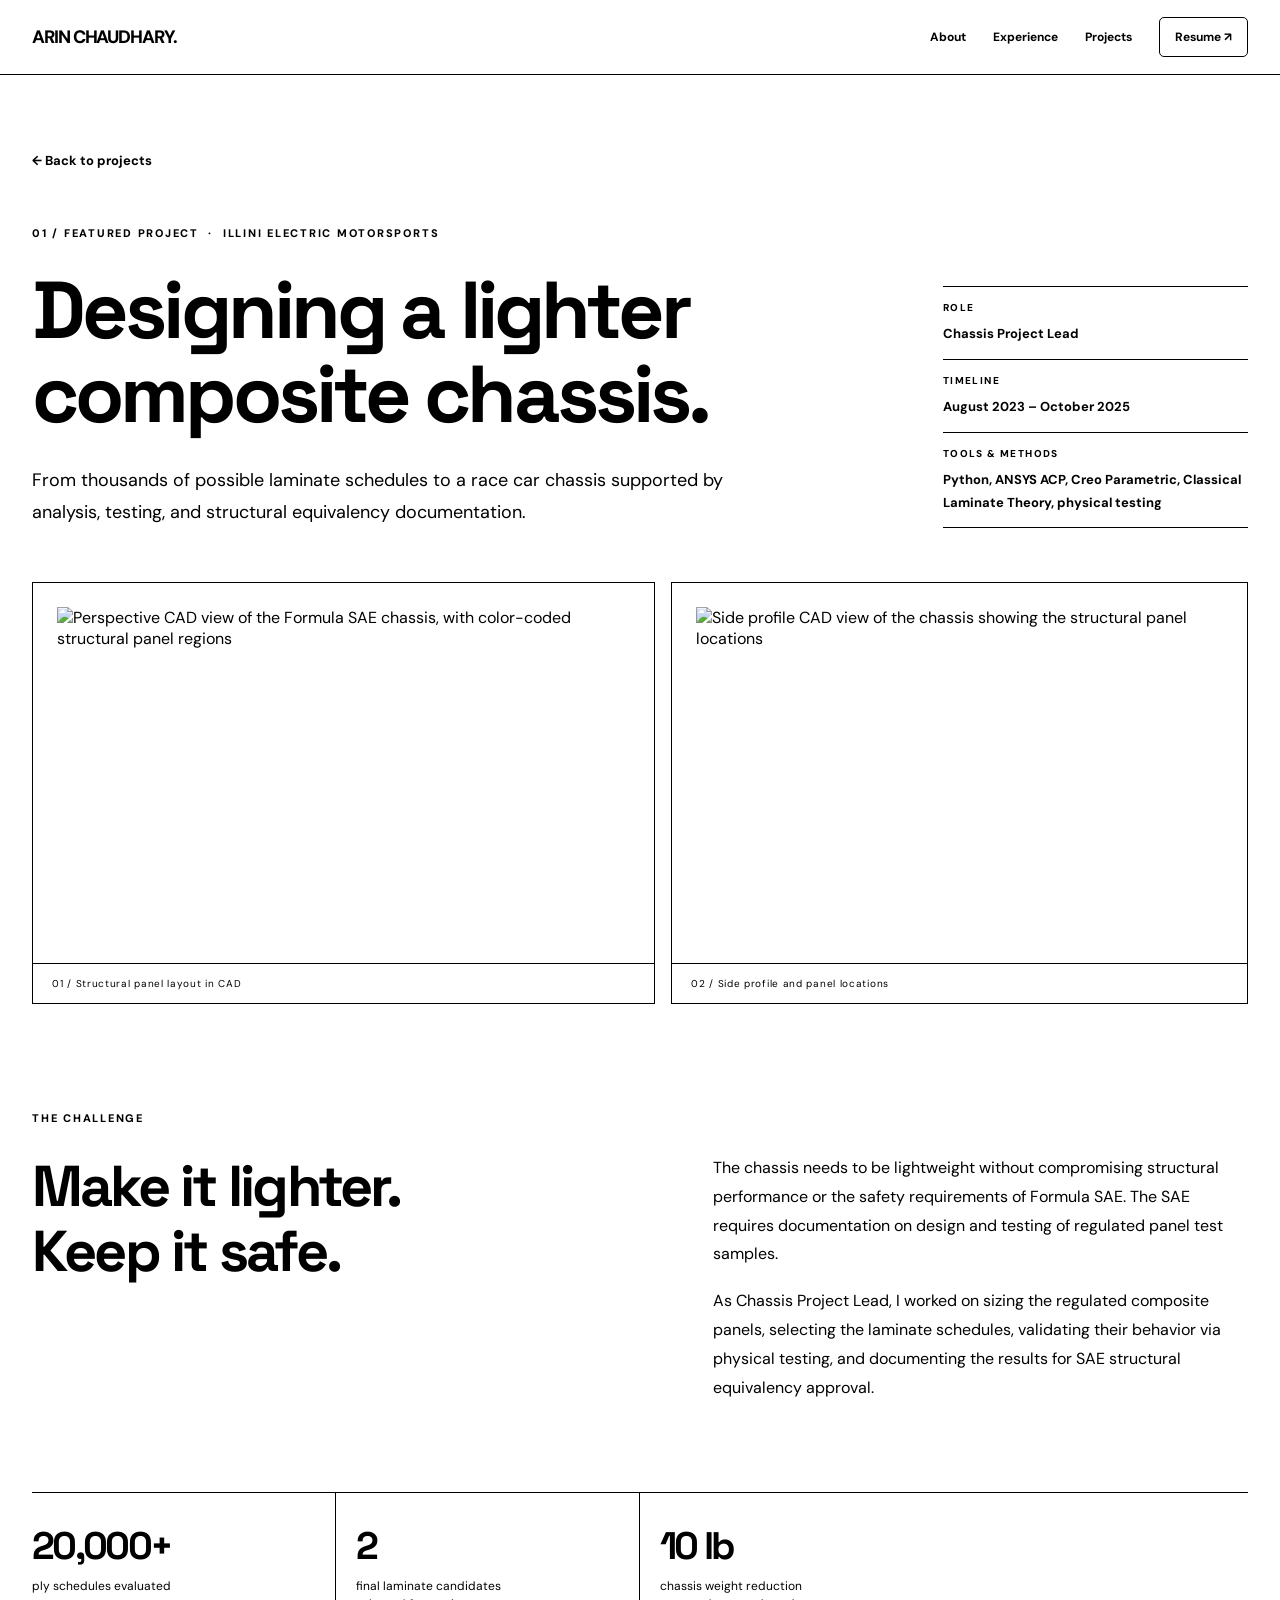
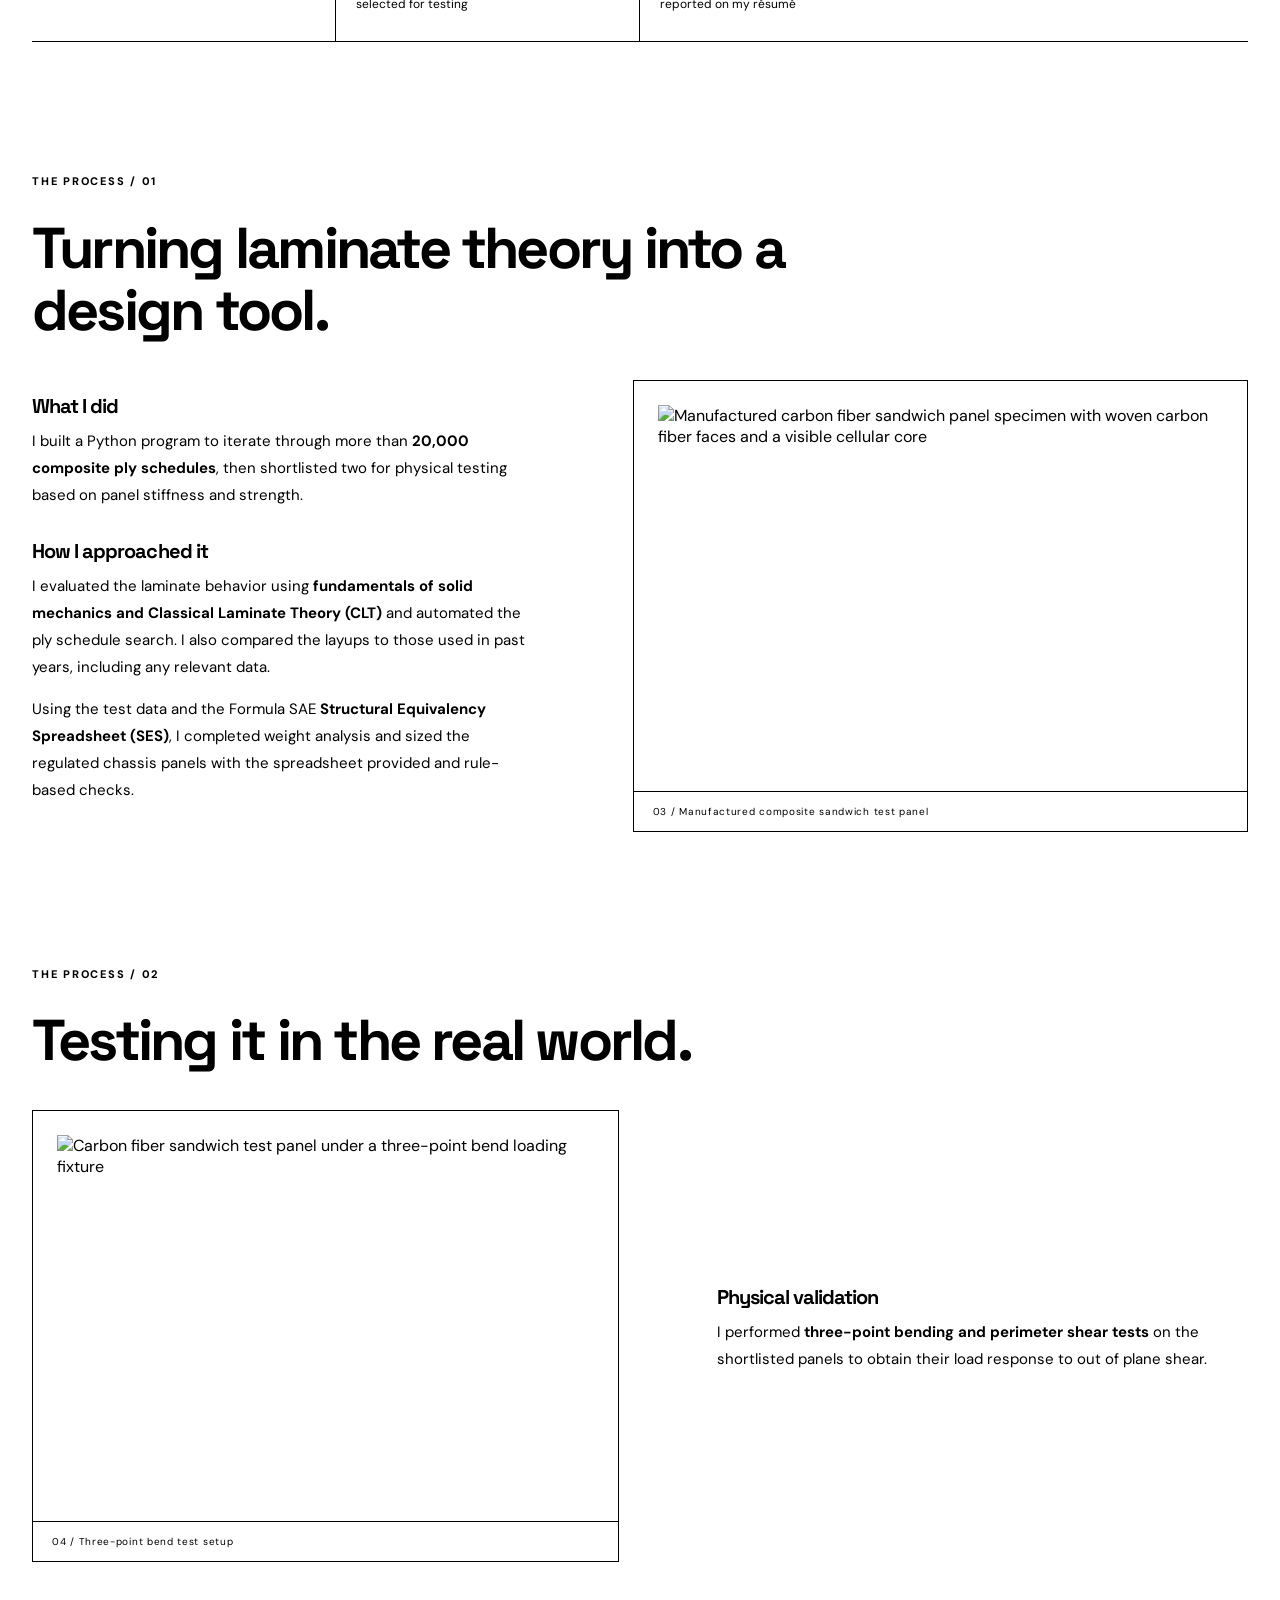
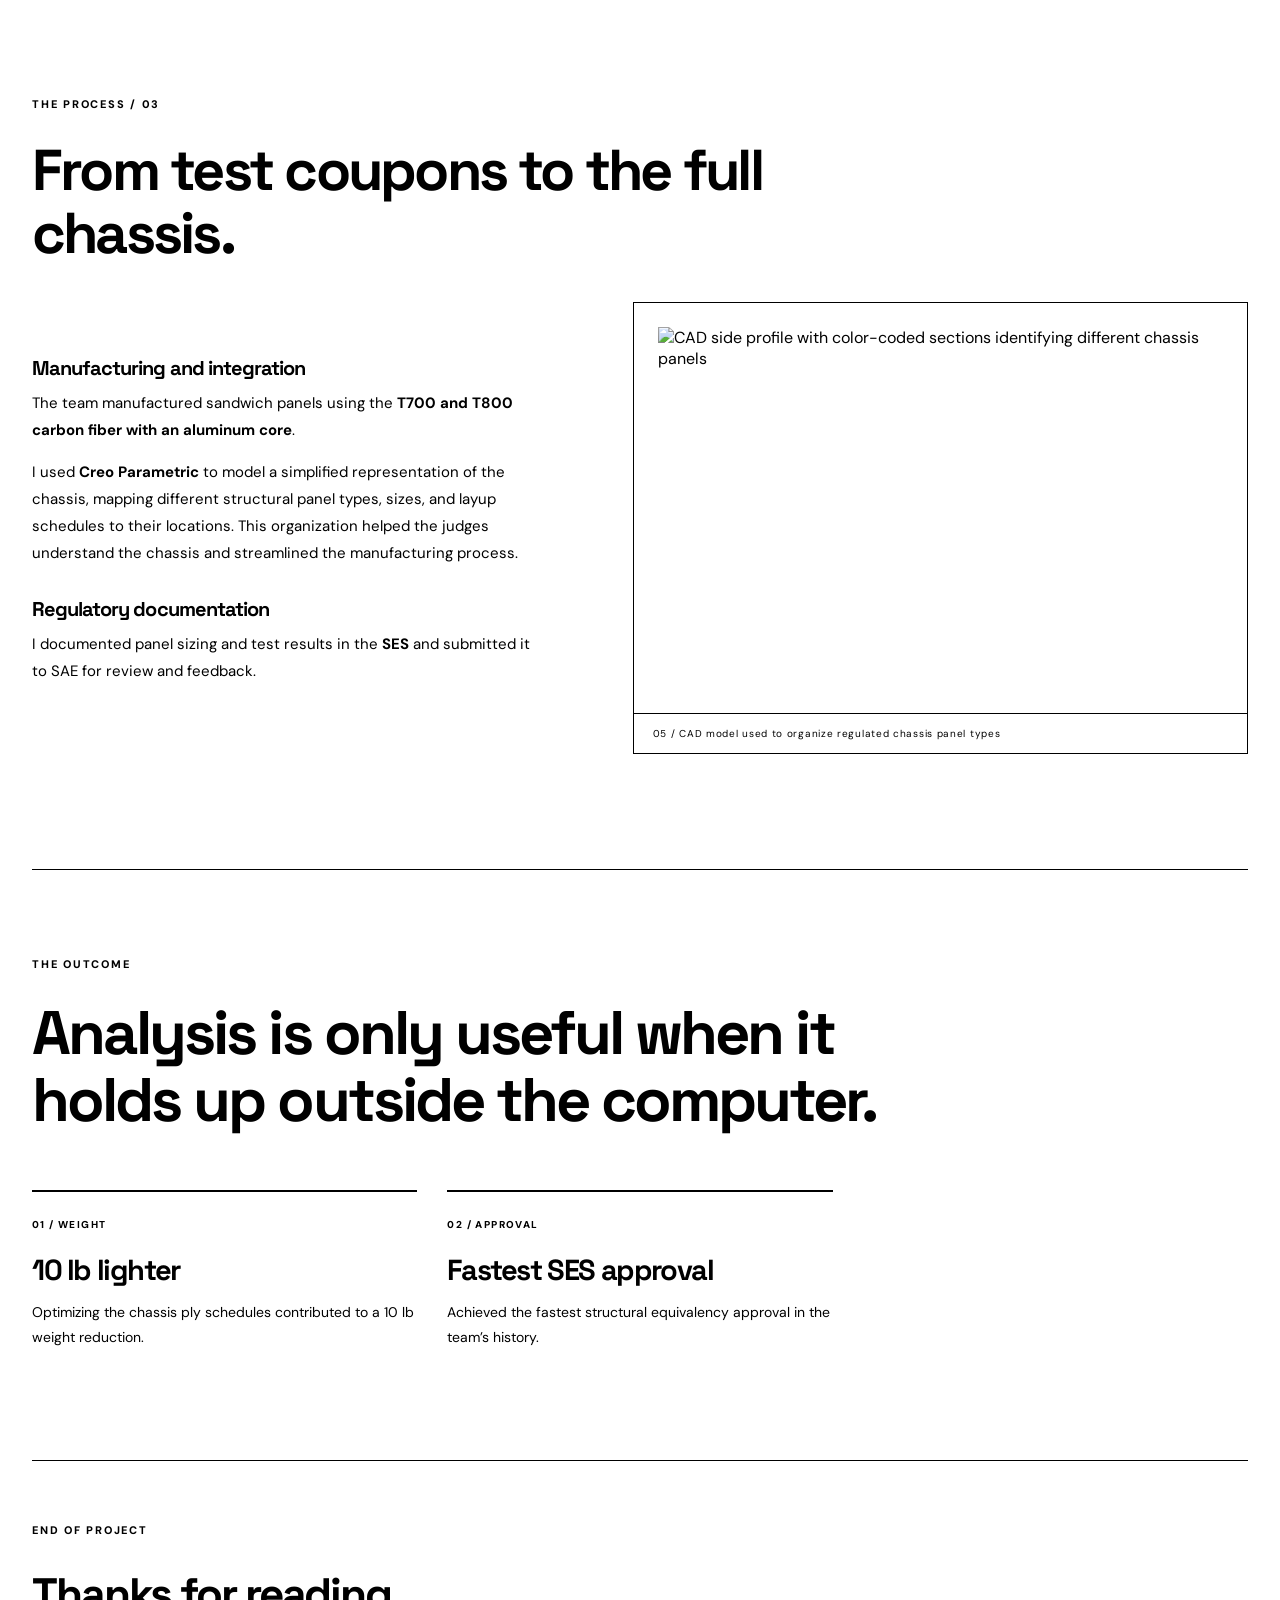
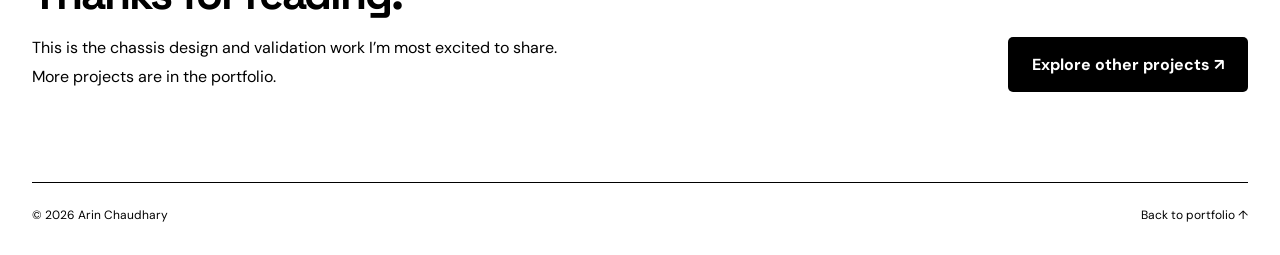
==== project-fsae.html @ 6ccb5e0e "Add files via upload" ====
<!DOCTYPE html>

<html lang="en">
<head>
<meta charset="utf-8"/>
<meta content="width=device-width, initial-scale=1" name="viewport"/>
<meta content="#fafaf8" name="theme-color"/>
<title>FSAE Composite Chassis | Arin Chaudhary</title>
<link href="https://fonts.googleapis.com" rel="preconnect"/>
<link crossorigin="" href="https://fonts.gstatic.com" rel="preconnect"/>
<link href="https://fonts.googleapis.com/css2?family=DM+Sans:wght@400;500;600;700&amp;family=Space+Grotesk:wght@400;500;600;700&amp;display=swap" rel="stylesheet"/>
<link href="fsae.css" rel="stylesheet"/>
</head>
<body>
<header class="site-header"><div class="header-inner"><a class="brand" href="index.html#about">ARIN CHAUDHARY<span>.</span></a><nav aria-label="Main navigation"><a href="index.html#about">About</a><a href="index.html#experience">Experience</a><a href="index.html#projects">Projects</a><a class="resume-link" download="" href="assets/Arin_Chaudhary_Resume.pdf">Resume ↗</a></nav></div></header>
<main>
<section class="intro wrap">
<a class="back" href="index.html#projects">← Back to projects</a>
<div class="intro-grid">
<div><p class="eyebrow">01 / FEATURED PROJECT  ·  ILLINI ELECTRIC MOTORSPORTS</p><h1>Designing a lighter<br/><em>composite chassis.</em></h1><p class="lead">From thousands of possible laminate schedules to a race car chassis supported by analysis, testing, and structural equivalency documentation.</p></div>
<div class="project-info"><div><span>ROLE</span><strong>Chassis Project Lead</strong></div><div><span>TIMELINE</span><strong>August 2023 – October 2025</strong></div><div><span>TOOLS &amp; METHODS</span><strong>Python, ANSYS ACP, Creo Parametric, Classical Laminate Theory, physical testing</strong></div></div>
</div>
</section>
<section aria-label="Chassis CAD images" class="wide-visual wrap"><figure class="hero-image"><img alt="Perspective CAD view of the Formula SAE chassis, with color-coded structural panel regions" src="assets/chassis-cad-perspective.png"/><figcaption>01 / Structural panel layout in CAD</figcaption></figure><figure class="secondary-image"><img alt="Side profile CAD view of the chassis showing the structural panel locations" src="assets/chassis-cad-side.png"/><figcaption>02 / Side profile and panel locations</figcaption></figure></section>
<section class="overview wrap"><p class="eyebrow">THE CHALLENGE</p><div class="two-col"><h2>Make it lighter.<br/>Keep it safe.</h2><div><p>The chassis needs to be lightweight without compromising structural performance or the safety requirements of Formula SAE. The SAE requires documentation on design and testing of regulated panel test samples.</p><p>As Chassis Project Lead, I worked on sizing the regulated composite panels, selecting the laminate schedules, validating their behavior via physical testing, and documenting the results for SAE structural equivalency approval.</p></div></div></section>
<section aria-label="Key outcomes" class="numbers wrap"><div><strong>20,000+</strong><span>ply schedules evaluated</span></div><div><strong>2</strong><span>final laminate candidates selected for testing</span></div><div><strong>10 lb</strong><span>chassis weight reduction reported on my résumé</span></div></section>
<section class="story wrap"><div class="chapter-heading"><p class="eyebrow">THE PROCESS / 01</p><h2>Turning laminate theory into a design tool.</h2></div><div class="story-grid"><div class="prose"><h3>What I did</h3><p>I built a Python program to iterate through more than <strong>20,000 composite ply schedules</strong>, then shortlisted two for physical testing based on panel stiffness and strength.</p><h3>How I approached it</h3><p>I evaluated the laminate behavior using <strong>fundamentals of solid mechanics and Classical Laminate Theory (CLT)</strong> and automated the ply schedule search. I also compared the layups to those used in past years, including any relevant data.</p><p>Using the test data and the Formula SAE <strong>Structural Equivalency Spreadsheet (SES)</strong>, I completed weight analysis and sized the regulated chassis panels with the spreadsheet provided and rule-based checks.</p></div><figure class="figure feature-figure"><img alt="Manufactured carbon fiber sandwich panel specimen with woven carbon fiber faces and a visible cellular core" loading="lazy" src="assets/chassis-panel-sample.png"/><figcaption>03 / Manufactured composite sandwich test panel</figcaption></figure></div></section>
<section class="story wrap soft"><div class="chapter-heading"><p class="eyebrow">THE PROCESS / 02</p><h2>Testing it in the real world.</h2></div><div class="story-grid flip"><figure class="figure feature-figure"><img alt="Carbon fiber sandwich test panel under a three-point bend loading fixture" loading="lazy" src="assets/chassis-three-point-bend.png"/><figcaption>04 / Three-point bend test setup</figcaption></figure><div class="prose"><h3>Physical validation</h3><p>I performed <strong>three-point bending and perimeter shear tests</strong> on the shortlisted panels to obtain their load response to out of plane shear.</p></div></div></section>
<section class="story wrap"><div class="chapter-heading"><p class="eyebrow">THE PROCESS / 03</p><h2>From test coupons to the full chassis.</h2></div><div class="story-grid"><div class="prose"><h3>Manufacturing and integration</h3><p>The team manufactured sandwich panels using the <strong>T700 and T800 carbon fiber with an aluminum core</strong>.</p><p>I used <strong>Creo Parametric</strong> to model a simplified representation of the chassis, mapping different structural panel types, sizes, and layup schedules to their locations. This organization helped the judges understand the chassis and streamlined the manufacturing process.</p><h3>Regulatory documentation</h3><p>I documented panel sizing and test results in the <strong>SES</strong> and submitted it to SAE for review and feedback.</p></div><figure class="figure feature-figure"><img alt="CAD side profile with color-coded sections identifying different chassis panels" loading="lazy" src="assets/chassis-cad-side.png"/><figcaption>05 / CAD model used to organize regulated chassis panel types</figcaption></figure></div></section>
<section class="results wrap"><p class="eyebrow">THE OUTCOME</p><h2>Analysis is only useful when it holds up outside the computer.</h2><div class="result-grid"><div><span>01 / WEIGHT</span><h3>10 lb lighter</h3><p>Optimizing the chassis ply schedules contributed to a 10 lb weight reduction.</p></div><div><span>02 / APPROVAL</span><h3>Fastest SES approval</h3><p>Achieved the fastest structural equivalency approval in the team’s history.</p></div></div></section>
<section class="next wrap"><div><p class="eyebrow">END OF PROJECT</p><h2>Thanks for reading.</h2><p>This is the chassis design and validation work I’m most excited to share. More projects are in the portfolio.</p></div><a class="button" href="index.html#projects">Explore other projects ↗</a></section>
</main>
<footer class="footer wrap"><span>© 2026 Arin Chaudhary</span><a href="index.html#about">Back to portfolio ↑</a></footer>
</body></html>
---- fsae.css ----
:root{--bg:#ffffff;--ink:#000000;--muted:#000000;--line:#000000;--soft:#ffffff}*{box-sizing:border-box}html{scroll-behavior:smooth}body{margin:0;background:var(--bg);color:var(--ink);font-family:'DM Sans',Arial,sans-serif;-webkit-font-smoothing:antialiased}a{text-decoration:none;color:inherit}img{max-width:100%;display:block}h1,h2,h3,p,figure{margin:0}h1,h2,h3{font-family:'Space Grotesk',Arial,sans-serif;letter-spacing:-.048em}p{line-height:1.8}a:focus-visible{outline:2px solid var(--ink);outline-offset:4px}.wrap{width:min(1240px,calc(100% - 64px));margin:auto}.site-header{position:sticky;top:0;z-index:10;background:#ffffff;backdrop-filter:blur(14px);border-bottom:1px solid var(--line)}.header-inner{width:min(1240px,calc(100% - 64px));min-height:74px;display:flex;justify-content:space-between;align-items:center;gap:24px;margin:auto}.brand{font-weight:800;font-size:18px;letter-spacing:-.06em;white-space:nowrap}.brand span{color:#000000}.site-header nav{display:flex;gap:27px;align-items:center;font-size:12px;font-weight:700}.site-header nav a:hover,.back:hover,.footer a:hover{opacity:.55}.resume-link{border:1px solid #000000;padding:11px 15px;border-radius:5px}.intro{padding-top:74px;padding-bottom:54px}.back{display:inline-block;font-size:13px;color:var(--muted);font-weight:700;margin-bottom:55px}.eyebrow{font-size:11px;font-weight:800;letter-spacing:.16em;color:#000000;margin-bottom:25px}.intro-grid{display:grid;grid-template-columns:1.6fr .6fr;gap:8%;align-items:end}.intro h1{font-size:clamp(53px,6.3vw,94px);line-height:1.04}.intro h1 em{font-style:normal;color:#000000}.lead{font-size:18px;margin-top:27px;max-width:760px}.project-info{border-top:1px solid var(--line)}.project-info div{border-bottom:1px solid var(--line);padding:14px 0}.project-info span{display:block;font-size:10px;color:#000000;letter-spacing:.14em;font-weight:800;margin-bottom:8px}.project-info strong{font-size:13px;line-height:1.6;font-weight:700}.wide-visual{display:grid;grid-template-columns:1.08fr 1fr;gap:16px}.wide-visual figure,.figure{background:#fff;border:1px solid var(--line);overflow:hidden}.wide-visual img{width:100%;height:380px;object-fit:contain;padding:24px}.wide-visual figcaption,.figure figcaption{padding:13px 19px;font-size:10px;color:#000000;letter-spacing:.07em;border-top:1px solid var(--line)}.overview{padding-top:105px;padding-bottom:72px}.two-col{display:grid;grid-template-columns:1fr 1fr;gap:12%}.two-col h2{font-size:clamp(38px,4.5vw,65px);line-height:1.12}.two-col p{font-size:16px;color:#000000;margin-bottom:18px}.numbers{display:grid;grid-template-columns:repeat(4,1fr);border-top:1px solid var(--line);border-bottom:1px solid var(--line);margin-bottom:112px}.numbers div{padding:28px 20px;border-right:1px solid var(--line)}.numbers div:first-child{padding-left:0}.numbers div:last-child{border-right:0}.numbers strong{display:block;font-family:'Space Grotesk';font-size:clamp(27px,3vw,46px);letter-spacing:-.07em}.numbers span{font-size:12px;color:var(--muted);line-height:1.5;display:block;max-width:195px;margin-top:7px}.story{padding-top:18px;padding-bottom:115px}.chapter-heading{margin-bottom:38px}.chapter-heading h2{font-size:clamp(36px,4.5vw,62px);line-height:1.08;max-width:800px}.story-grid{display:grid;grid-template-columns:.9fr 1.1fr;gap:8%;align-items:center}.story-grid.flip{grid-template-columns:1.05fr .95fr}.prose h3{font-size:20px;margin-bottom:9px;margin-top:29px}.prose h3:first-child{margin-top:0}.prose p{color:#000000;font-size:15px;margin-bottom:15px}.prose strong{color:var(--ink)}.feature-figure img{height:410px;width:100%;object-fit:contain;padding:24px}.soft{position:relative}.soft:before{content:"";position:absolute;z-index:-1;background:#ffffff;left:50%;transform:translateX(-50%);top:-35px;bottom:55px;width:100vw}.results{border-top:1px solid var(--line);padding-top:85px;padding-bottom:110px}.results>h2{font-size:clamp(38px,4.8vw,65px);max-width:850px;line-height:1.1;margin-bottom:55px}.result-grid{display:grid;grid-template-columns:repeat(3,1fr);gap:30px}.result-grid div{border-top:2px solid #000000;padding-top:20px}.result-grid span{font-size:10px;letter-spacing:.14em;font-weight:800;color:#000000}.result-grid h3{font-size:29px;margin:18px 0 12px}.result-grid p{color:#000000;font-size:14px}.next{border-top:1px solid var(--line);padding-top:60px;padding-bottom:90px;display:flex;align-items:end;justify-content:space-between;gap:35px}.next h2{font-size:44px}.next p:not(.eyebrow){max-width:550px;color:#000000;margin-top:12px}.button{background:#000000;color:#ffffff;font-weight:700;padding:17px 24px;border-radius:5px;white-space:nowrap}.button:hover{background:#000000}.footer{border-top:1px solid var(--line);padding-top:24px;padding-bottom:32px;display:flex;justify-content:space-between;font-size:12px;color:#000000}@media(max-width:850px){.intro-grid,.two-col,.story-grid,.story-grid.flip{grid-template-columns:1fr;gap:36px}.project-info{max-width:600px}.wide-visual{grid-template-columns:1fr}.wide-visual img{height:280px}.numbers{grid-template-columns:repeat(2,1fr)}.numbers div:nth-child(2){border-right:0}.numbers div:nth-child(-n+2){border-bottom:1px solid var(--line)}.story{padding-bottom:80px}.story-grid.flip .figure{order:2}.story-grid.flip .prose{order:1}}@media(max-width:560px){.wrap,.header-inner{width:calc(100% - 36px)}.header-inner{min-height:68px}.brand{font-size:14px}.site-header nav{gap:12px;font-size:11px}.site-header nav a:nth-child(1),.site-header nav a:nth-child(2){display:none}.resume-link{padding:8px}.intro{padding-top:44px}.back{margin-bottom:42px}.intro h1{font-size:49px}.lead{font-size:16px}.overview{padding-top:68px}.numbers{margin-bottom:75px}.numbers div{padding:20px 10px}.numbers strong{font-size:30px}.chapter-heading h2,.results>h2{font-size:36px}.feature-figure img{height:260px;padding:10px}.next{display:block}.button{display:inline-block;margin-top:24px}.footer{gap:15px}}

/* Black-and-white text only: no gray typography or shaded content areas. */
body, body p, body span, body h1, body h2, body h3, body strong, body figcaption, body a, body .eyebrow, body .lead { color:#000000; }
.button, .button:hover { color:#ffffff; background:#000000; }
.soft::before { background:#ffffff; }
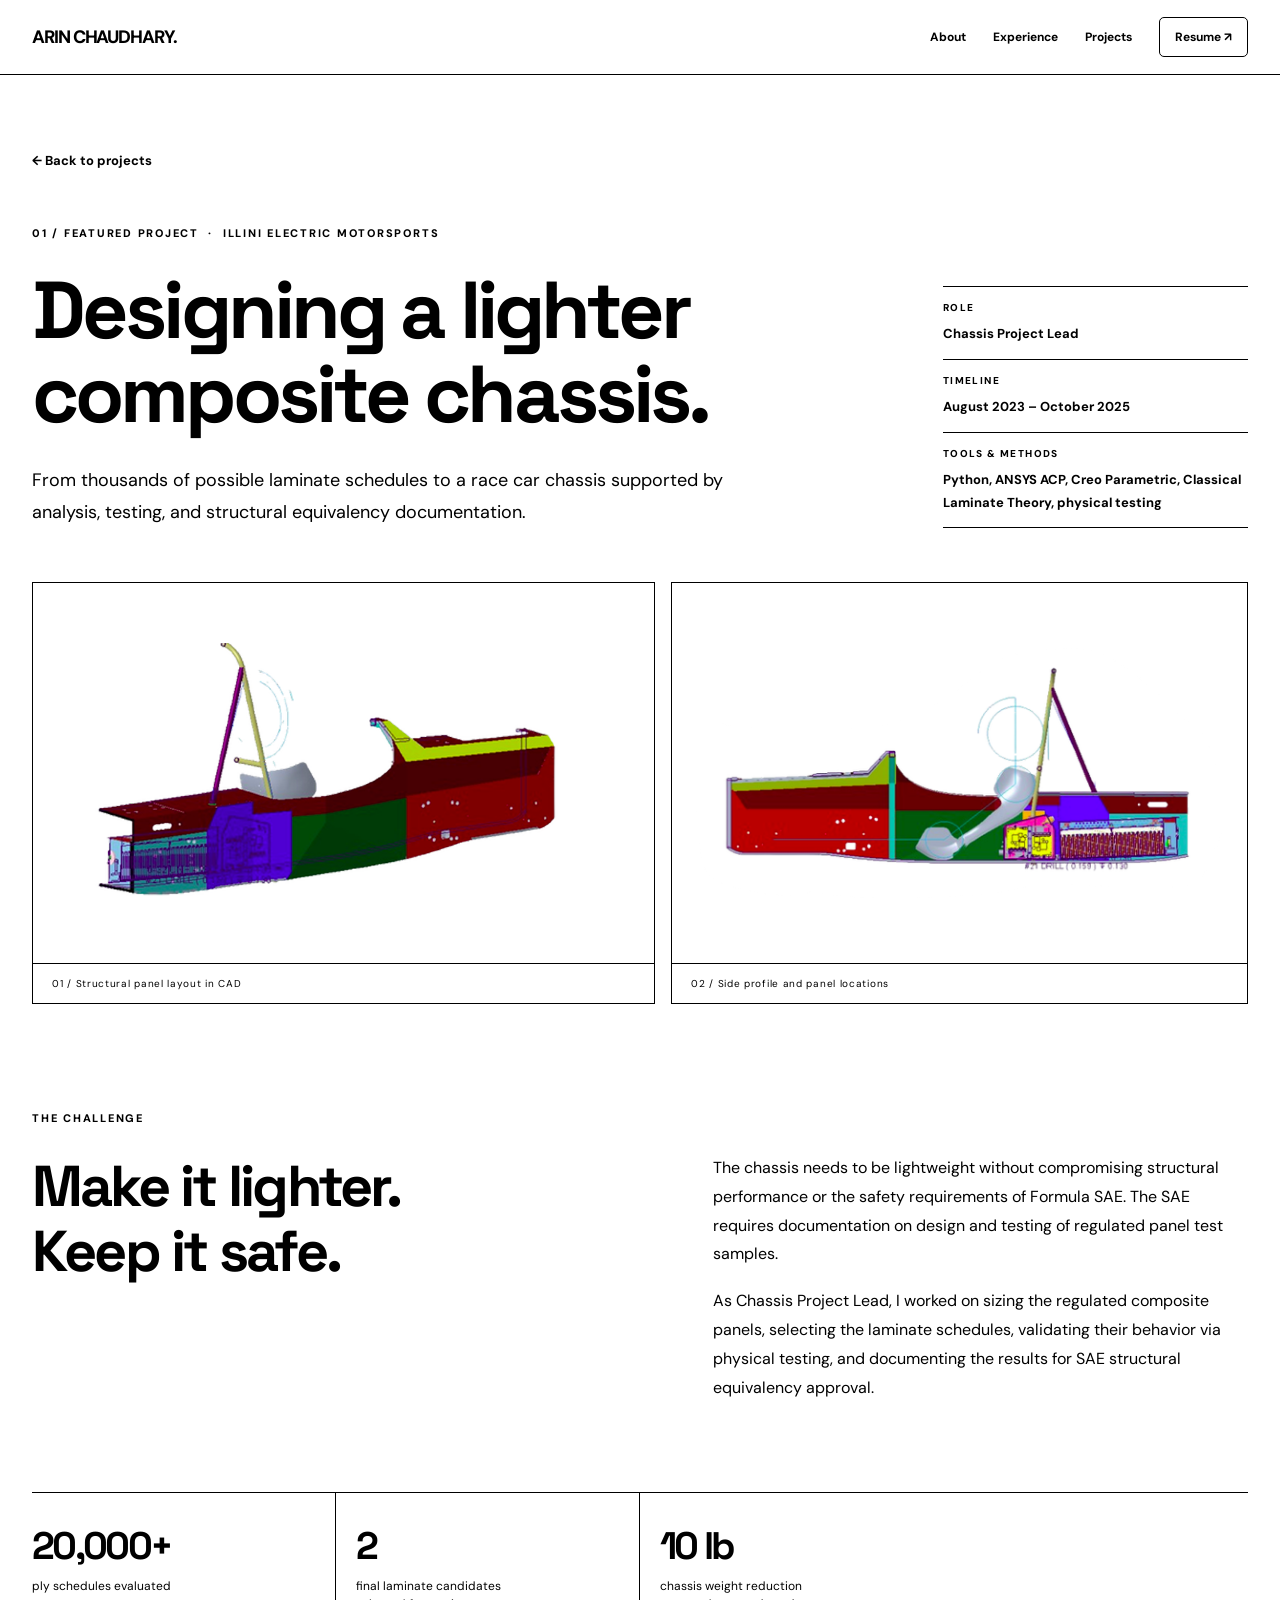
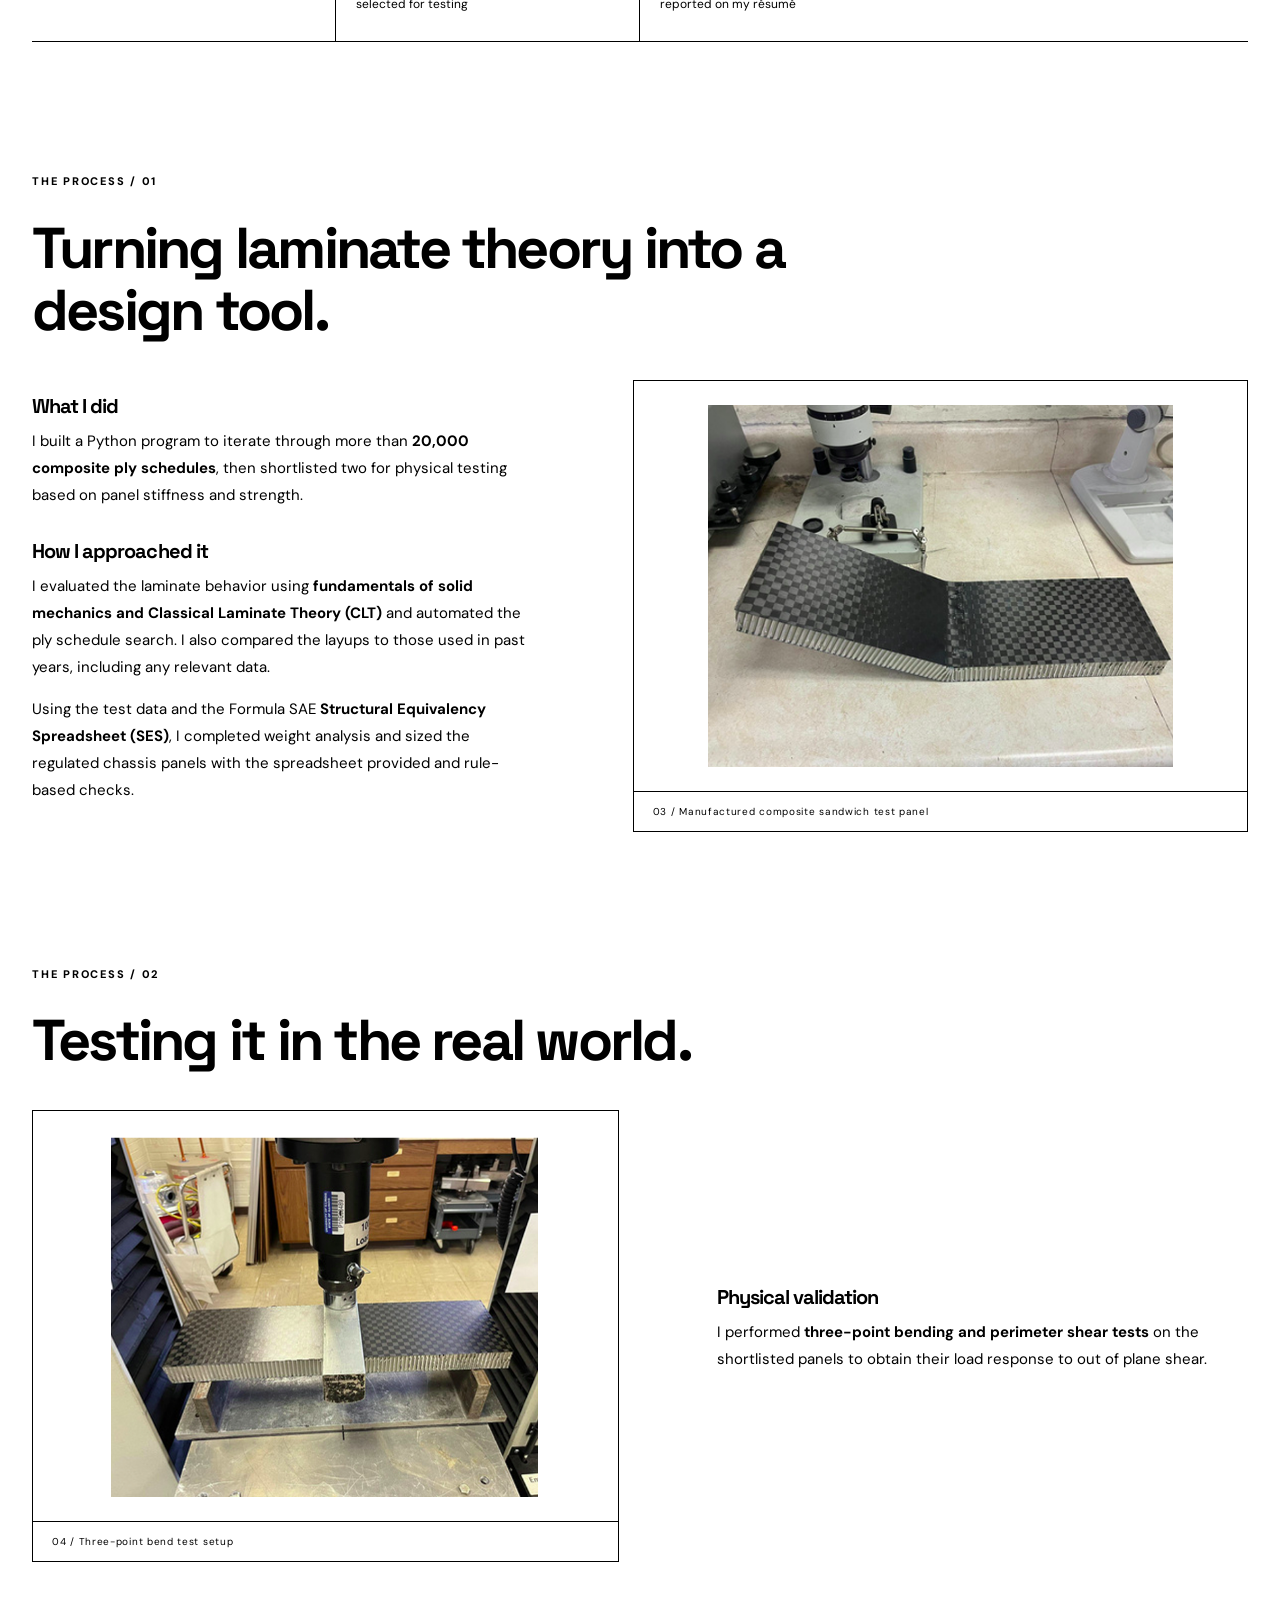
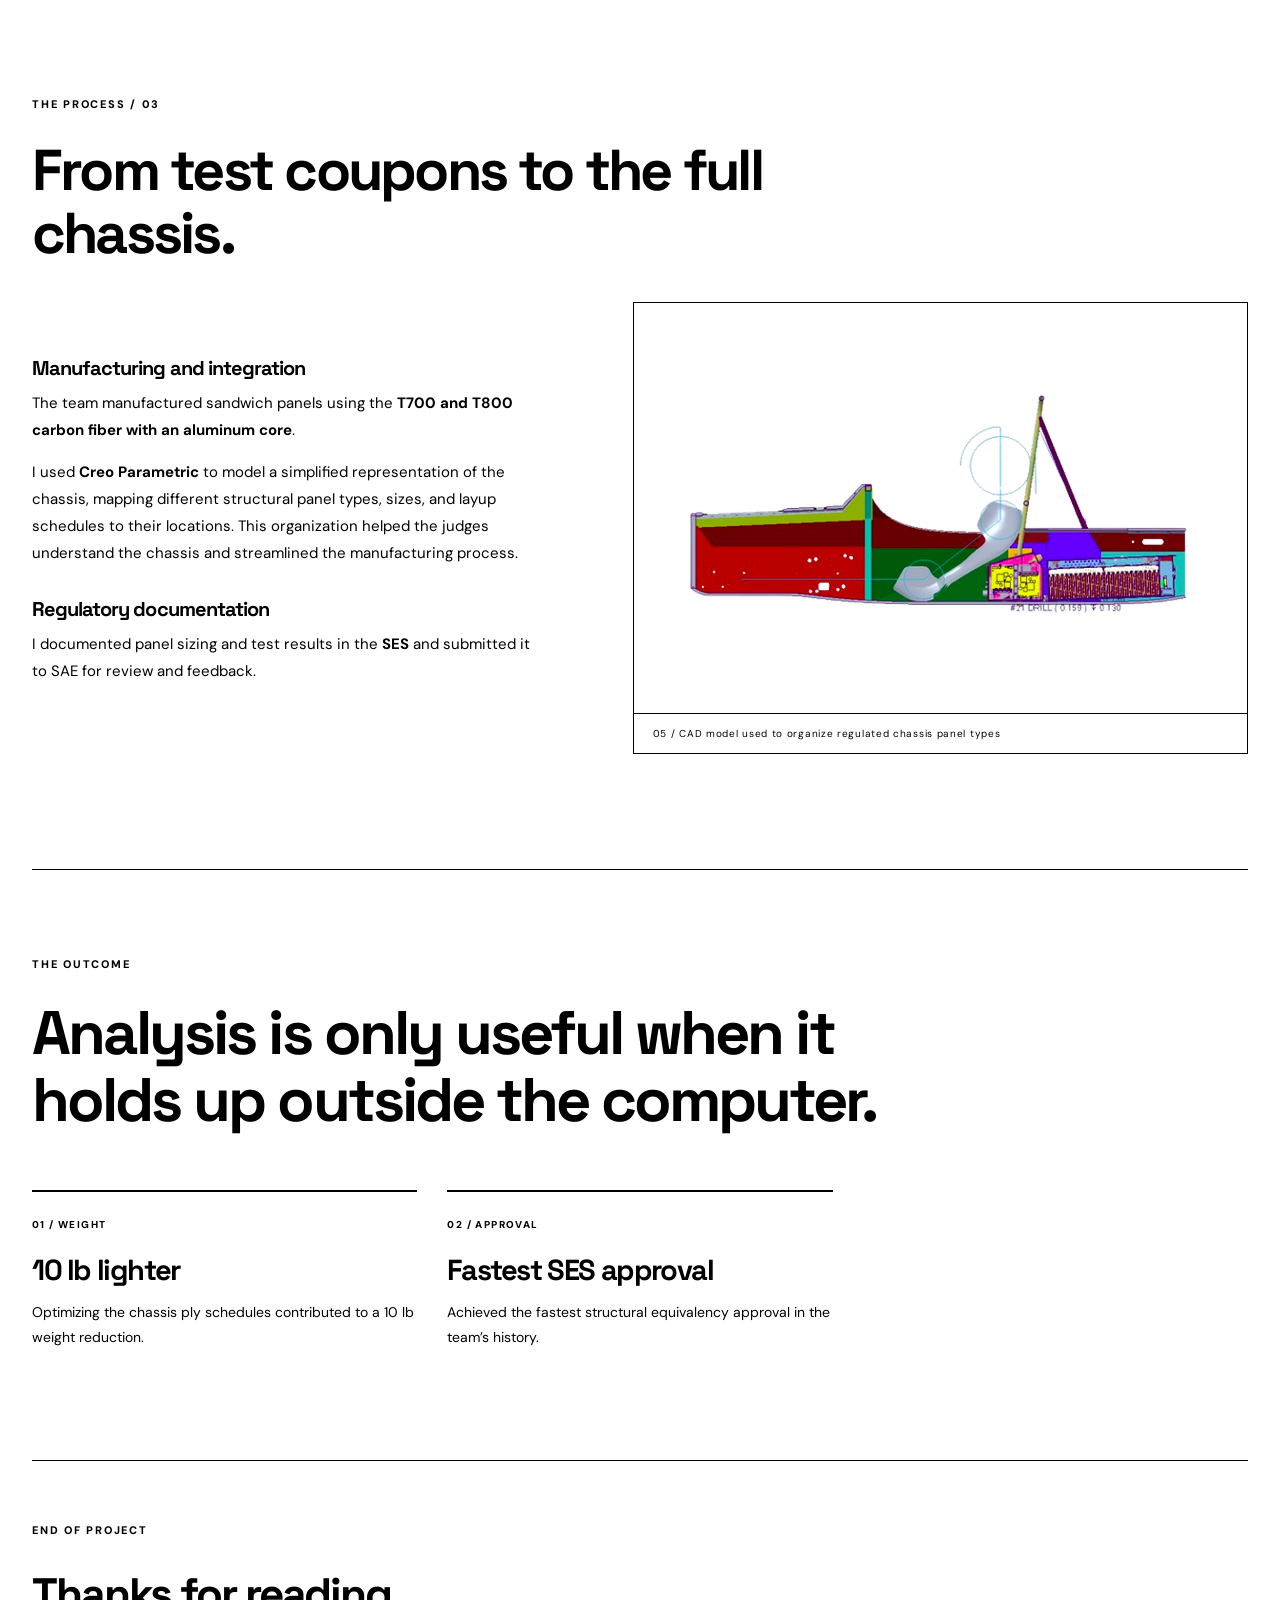
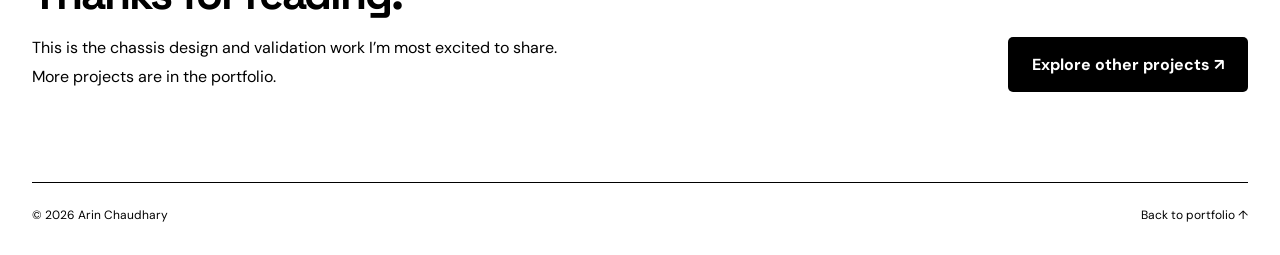
==== commit 96fdb876: "Fix image paths for uploaded portfolio assets" ====
--- a/project-fsae.html
+++ b/project-fsae.html
@@ -21,12 +21,12 @@
 <div class="project-info"><div><span>ROLE</span><strong>Chassis Project Lead</strong></div><div><span>TIMELINE</span><strong>August 2023 – October 2025</strong></div><div><span>TOOLS &amp; METHODS</span><strong>Python, ANSYS ACP, Creo Parametric, Classical Laminate Theory, physical testing</strong></div></div>
 </div>
 </section>
-<section aria-label="Chassis CAD images" class="wide-visual wrap"><figure class="hero-image"><img alt="Perspective CAD view of the Formula SAE chassis, with color-coded structural panel regions" src="assets/chassis-cad-perspective.png"/><figcaption>01 / Structural panel layout in CAD</figcaption></figure><figure class="secondary-image"><img alt="Side profile CAD view of the chassis showing the structural panel locations" src="assets/chassis-cad-side.png"/><figcaption>02 / Side profile and panel locations</figcaption></figure></section>
+<section aria-label="Chassis CAD images" class="wide-visual wrap"><figure class="hero-image"><img alt="Perspective CAD view of the Formula SAE chassis, with color-coded structural panel regions" src="chassis-cad-perspective.png"/><figcaption>01 / Structural panel layout in CAD</figcaption></figure><figure class="secondary-image"><img alt="Side profile CAD view of the chassis showing the structural panel locations" src="chassis-cad-side.png"/><figcaption>02 / Side profile and panel locations</figcaption></figure></section>
 <section class="overview wrap"><p class="eyebrow">THE CHALLENGE</p><div class="two-col"><h2>Make it lighter.<br/>Keep it safe.</h2><div><p>The chassis needs to be lightweight without compromising structural performance or the safety requirements of Formula SAE. The SAE requires documentation on design and testing of regulated panel test samples.</p><p>As Chassis Project Lead, I worked on sizing the regulated composite panels, selecting the laminate schedules, validating their behavior via physical testing, and documenting the results for SAE structural equivalency approval.</p></div></div></section>
 <section aria-label="Key outcomes" class="numbers wrap"><div><strong>20,000+</strong><span>ply schedules evaluated</span></div><div><strong>2</strong><span>final laminate candidates selected for testing</span></div><div><strong>10 lb</strong><span>chassis weight reduction reported on my résumé</span></div></section>
-<section class="story wrap"><div class="chapter-heading"><p class="eyebrow">THE PROCESS / 01</p><h2>Turning laminate theory into a design tool.</h2></div><div class="story-grid"><div class="prose"><h3>What I did</h3><p>I built a Python program to iterate through more than <strong>20,000 composite ply schedules</strong>, then shortlisted two for physical testing based on panel stiffness and strength.</p><h3>How I approached it</h3><p>I evaluated the laminate behavior using <strong>fundamentals of solid mechanics and Classical Laminate Theory (CLT)</strong> and automated the ply schedule search. I also compared the layups to those used in past years, including any relevant data.</p><p>Using the test data and the Formula SAE <strong>Structural Equivalency Spreadsheet (SES)</strong>, I completed weight analysis and sized the regulated chassis panels with the spreadsheet provided and rule-based checks.</p></div><figure class="figure feature-figure"><img alt="Manufactured carbon fiber sandwich panel specimen with woven carbon fiber faces and a visible cellular core" loading="lazy" src="assets/chassis-panel-sample.png"/><figcaption>03 / Manufactured composite sandwich test panel</figcaption></figure></div></section>
-<section class="story wrap soft"><div class="chapter-heading"><p class="eyebrow">THE PROCESS / 02</p><h2>Testing it in the real world.</h2></div><div class="story-grid flip"><figure class="figure feature-figure"><img alt="Carbon fiber sandwich test panel under a three-point bend loading fixture" loading="lazy" src="assets/chassis-three-point-bend.png"/><figcaption>04 / Three-point bend test setup</figcaption></figure><div class="prose"><h3>Physical validation</h3><p>I performed <strong>three-point bending and perimeter shear tests</strong> on the shortlisted panels to obtain their load response to out of plane shear.</p></div></div></section>
-<section class="story wrap"><div class="chapter-heading"><p class="eyebrow">THE PROCESS / 03</p><h2>From test coupons to the full chassis.</h2></div><div class="story-grid"><div class="prose"><h3>Manufacturing and integration</h3><p>The team manufactured sandwich panels using the <strong>T700 and T800 carbon fiber with an aluminum core</strong>.</p><p>I used <strong>Creo Parametric</strong> to model a simplified representation of the chassis, mapping different structural panel types, sizes, and layup schedules to their locations. This organization helped the judges understand the chassis and streamlined the manufacturing process.</p><h3>Regulatory documentation</h3><p>I documented panel sizing and test results in the <strong>SES</strong> and submitted it to SAE for review and feedback.</p></div><figure class="figure feature-figure"><img alt="CAD side profile with color-coded sections identifying different chassis panels" loading="lazy" src="assets/chassis-cad-side.png"/><figcaption>05 / CAD model used to organize regulated chassis panel types</figcaption></figure></div></section>
+<section class="story wrap"><div class="chapter-heading"><p class="eyebrow">THE PROCESS / 01</p><h2>Turning laminate theory into a design tool.</h2></div><div class="story-grid"><div class="prose"><h3>What I did</h3><p>I built a Python program to iterate through more than <strong>20,000 composite ply schedules</strong>, then shortlisted two for physical testing based on panel stiffness and strength.</p><h3>How I approached it</h3><p>I evaluated the laminate behavior using <strong>fundamentals of solid mechanics and Classical Laminate Theory (CLT)</strong> and automated the ply schedule search. I also compared the layups to those used in past years, including any relevant data.</p><p>Using the test data and the Formula SAE <strong>Structural Equivalency Spreadsheet (SES)</strong>, I completed weight analysis and sized the regulated chassis panels with the spreadsheet provided and rule-based checks.</p></div><figure class="figure feature-figure"><img alt="Manufactured carbon fiber sandwich panel specimen with woven carbon fiber faces and a visible cellular core" loading="lazy" src="chassis-panel-sample.png"/><figcaption>03 / Manufactured composite sandwich test panel</figcaption></figure></div></section>
+<section class="story wrap soft"><div class="chapter-heading"><p class="eyebrow">THE PROCESS / 02</p><h2>Testing it in the real world.</h2></div><div class="story-grid flip"><figure class="figure feature-figure"><img alt="Carbon fiber sandwich test panel under a three-point bend loading fixture" loading="lazy" src="chassis-three-point-bend.png"/><figcaption>04 / Three-point bend test setup</figcaption></figure><div class="prose"><h3>Physical validation</h3><p>I performed <strong>three-point bending and perimeter shear tests</strong> on the shortlisted panels to obtain their load response to out of plane shear.</p></div></div></section>
+<section class="story wrap"><div class="chapter-heading"><p class="eyebrow">THE PROCESS / 03</p><h2>From test coupons to the full chassis.</h2></div><div class="story-grid"><div class="prose"><h3>Manufacturing and integration</h3><p>The team manufactured sandwich panels using the <strong>T700 and T800 carbon fiber with an aluminum core</strong>.</p><p>I used <strong>Creo Parametric</strong> to model a simplified representation of the chassis, mapping different structural panel types, sizes, and layup schedules to their locations. This organization helped the judges understand the chassis and streamlined the manufacturing process.</p><h3>Regulatory documentation</h3><p>I documented panel sizing and test results in the <strong>SES</strong> and submitted it to SAE for review and feedback.</p></div><figure class="figure feature-figure"><img alt="CAD side profile with color-coded sections identifying different chassis panels" loading="lazy" src="chassis-cad-side.png"/><figcaption>05 / CAD model used to organize regulated chassis panel types</figcaption></figure></div></section>
 <section class="results wrap"><p class="eyebrow">THE OUTCOME</p><h2>Analysis is only useful when it holds up outside the computer.</h2><div class="result-grid"><div><span>01 / WEIGHT</span><h3>10 lb lighter</h3><p>Optimizing the chassis ply schedules contributed to a 10 lb weight reduction.</p></div><div><span>02 / APPROVAL</span><h3>Fastest SES approval</h3><p>Achieved the fastest structural equivalency approval in the team’s history.</p></div></div></section>
 <section class="next wrap"><div><p class="eyebrow">END OF PROJECT</p><h2>Thanks for reading.</h2><p>This is the chassis design and validation work I’m most excited to share. More projects are in the portfolio.</p></div><a class="button" href="index.html#projects">Explore other projects ↗</a></section>
 </main>
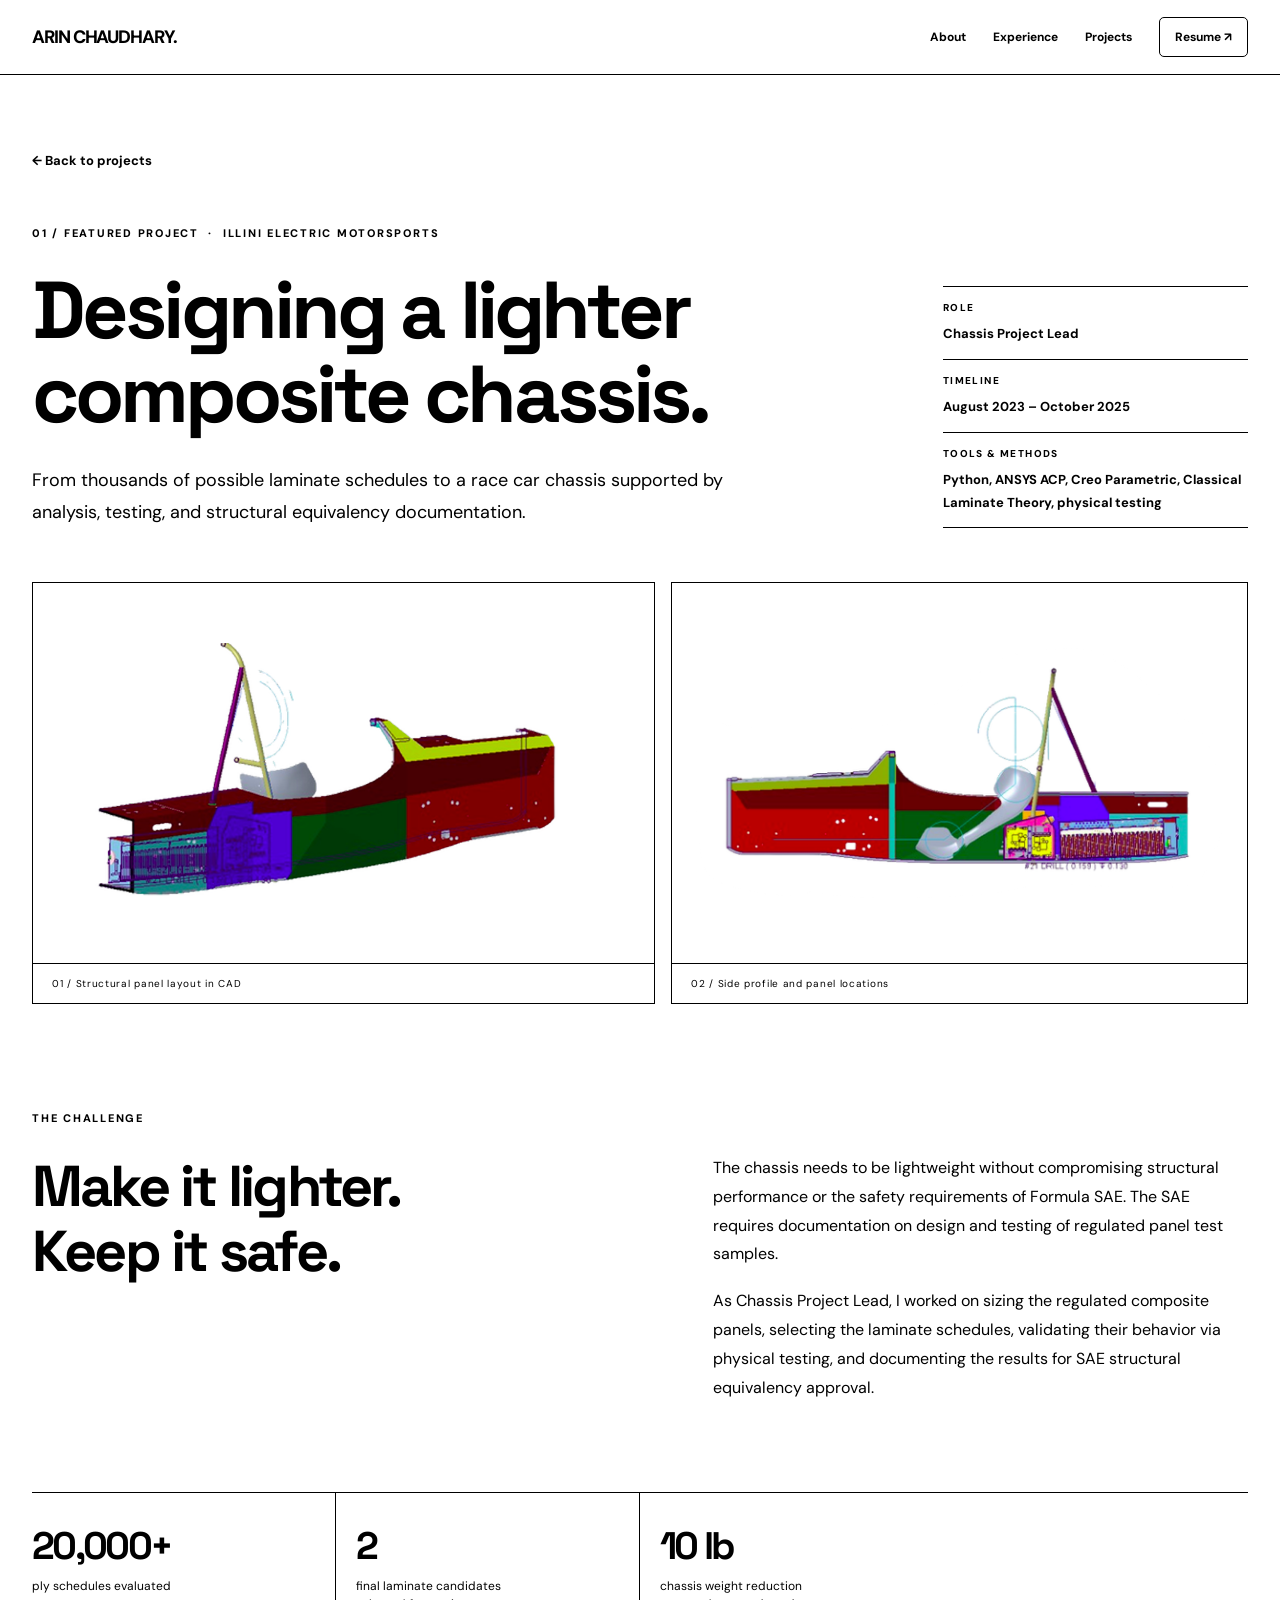
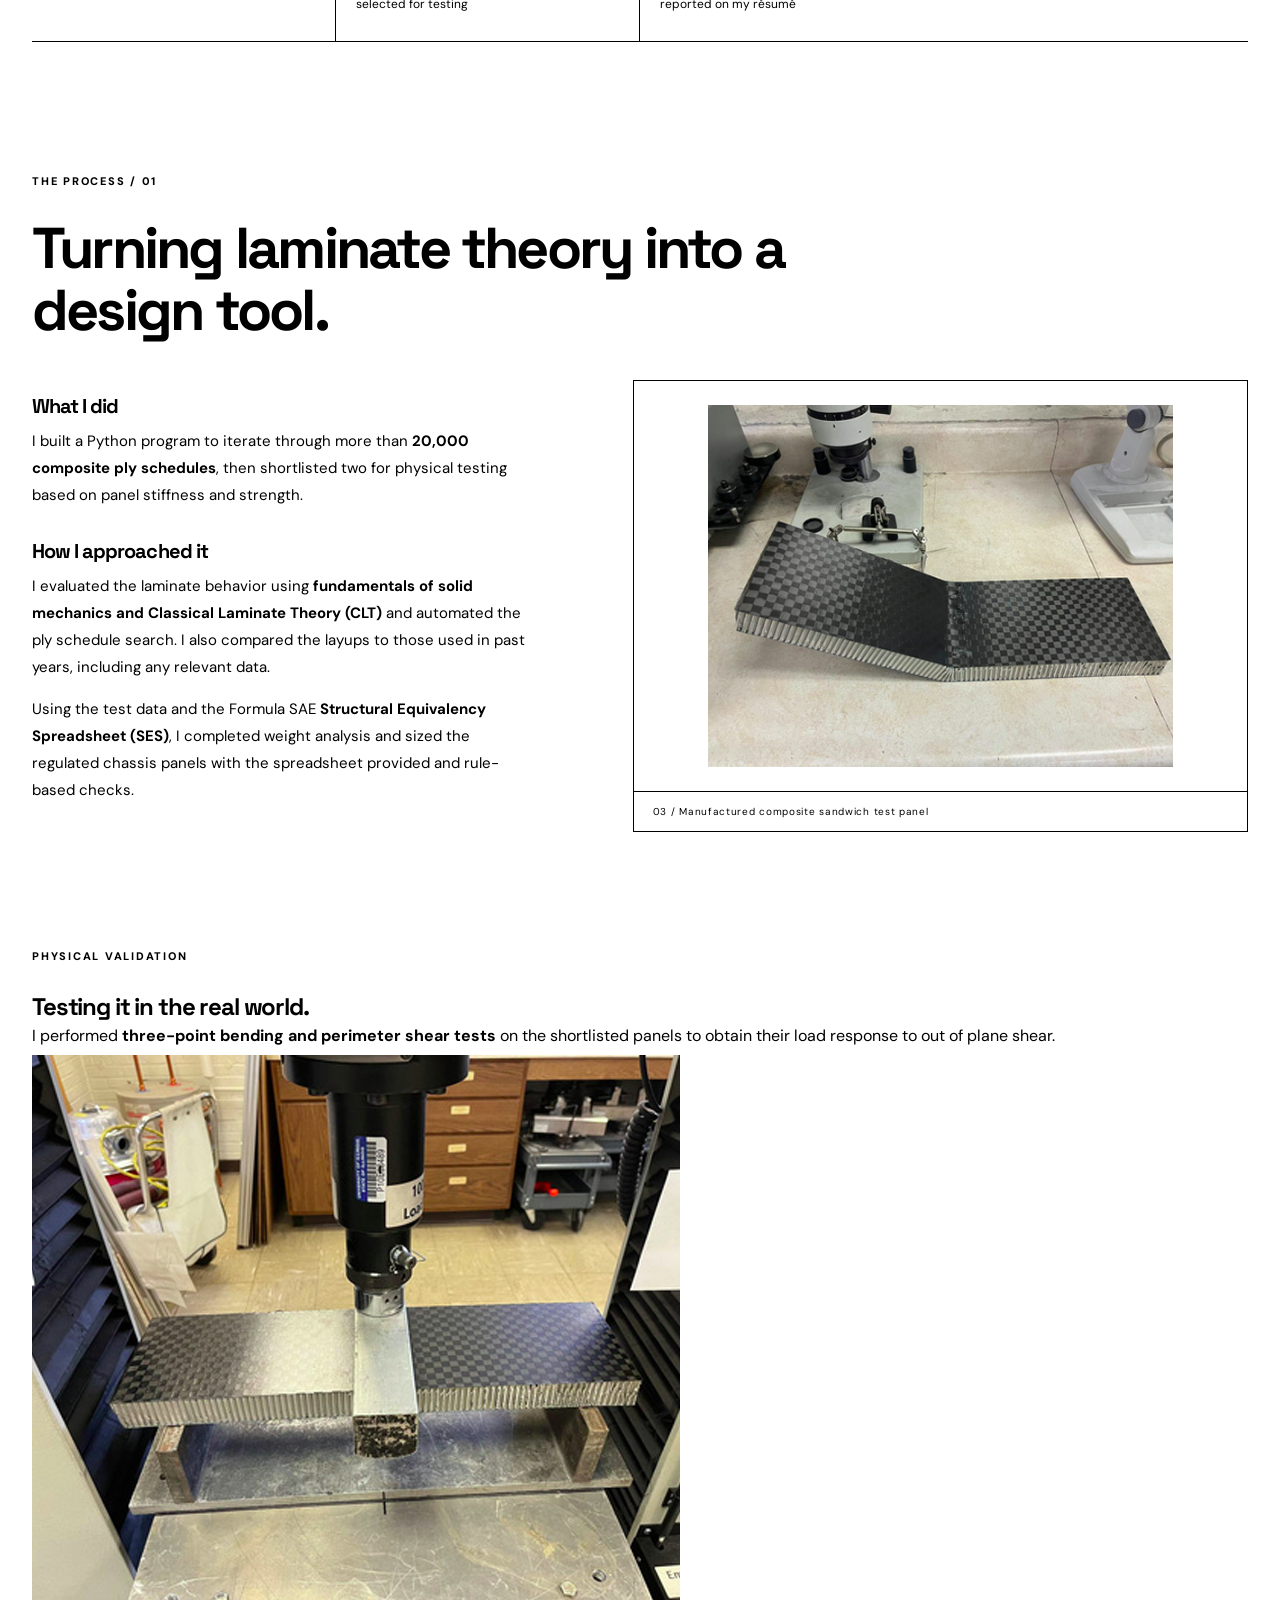
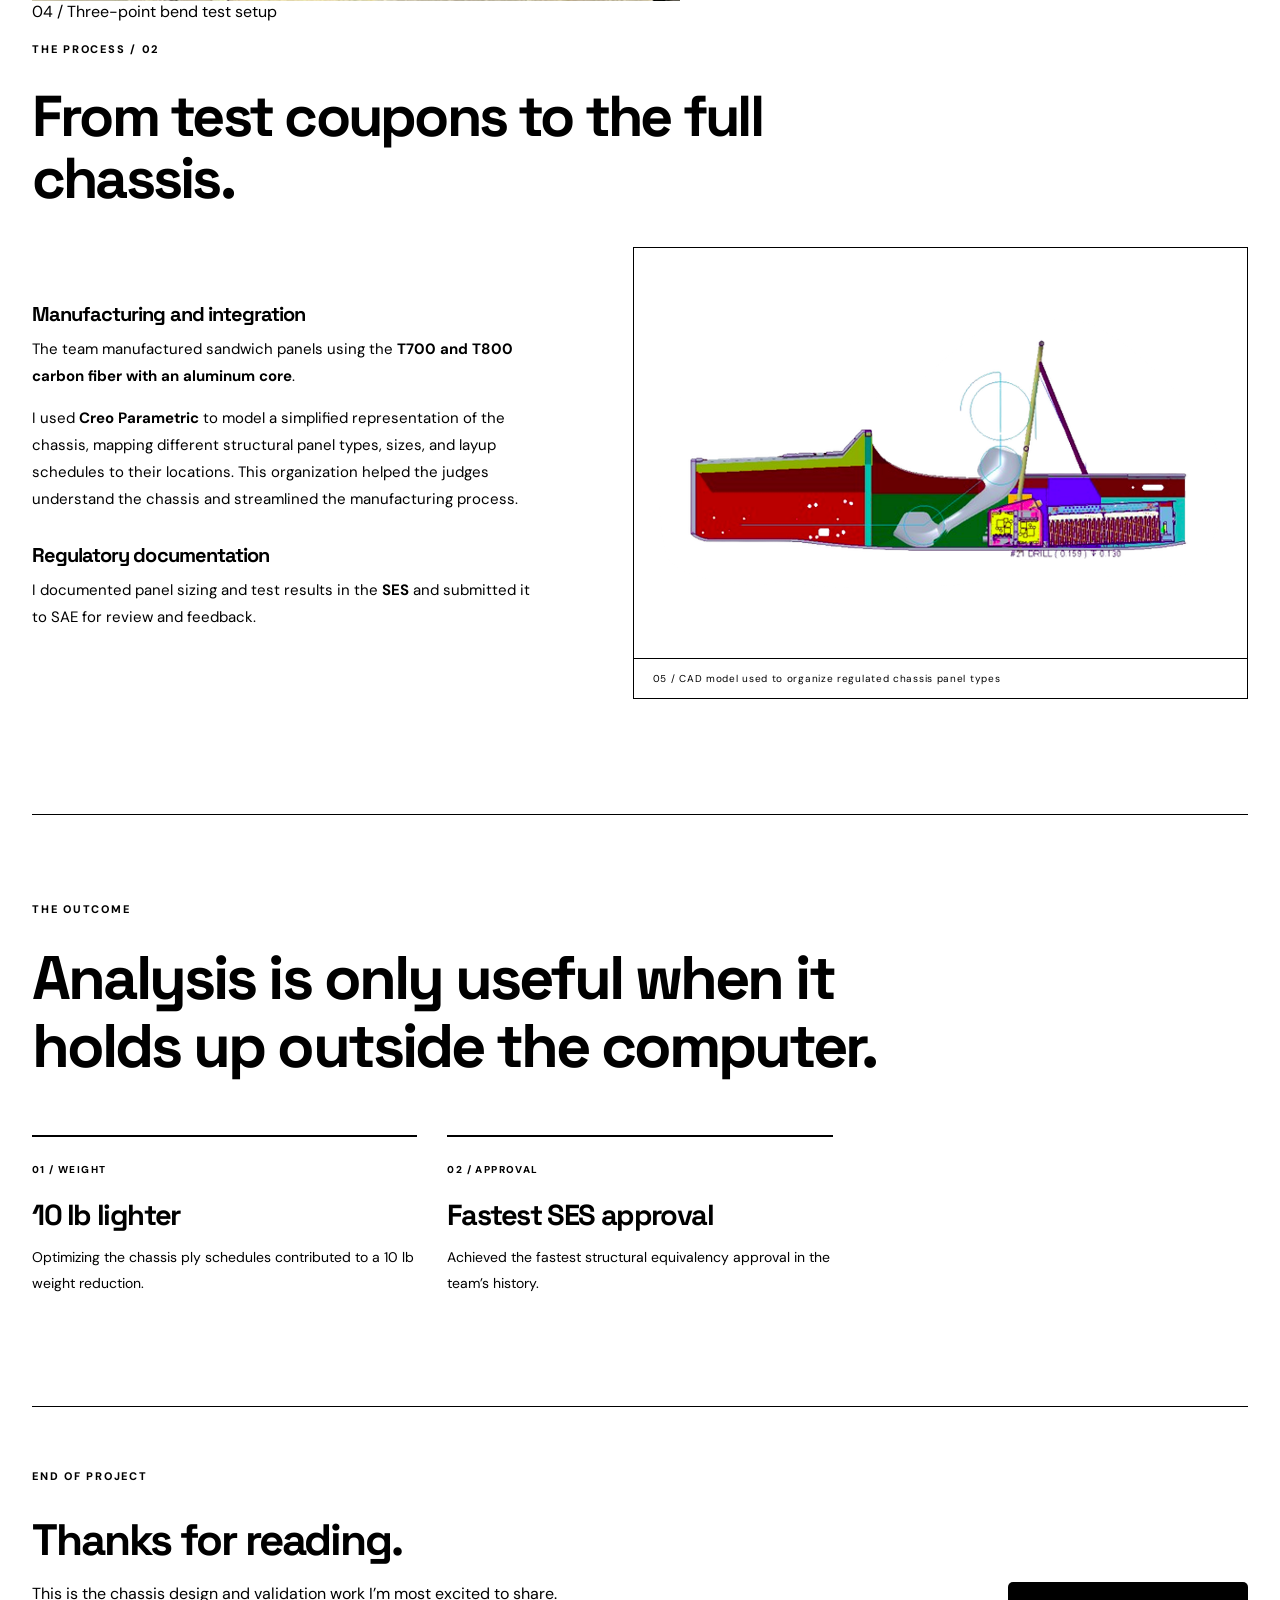
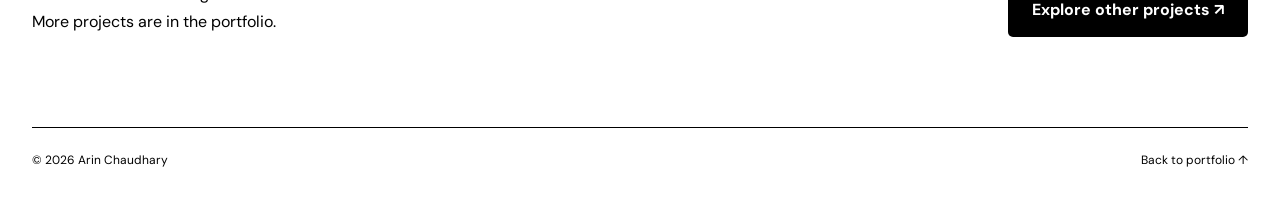
==== commit 8237b44f: "Restructure FSAE case study testing as compact validation section" ====
--- a/project-fsae.html
+++ b/project-fsae.html
@@ -25,8 +25,8 @@
 <section class="overview wrap"><p class="eyebrow">THE CHALLENGE</p><div class="two-col"><h2>Make it lighter.<br/>Keep it safe.</h2><div><p>The chassis needs to be lightweight without compromising structural performance or the safety requirements of Formula SAE. The SAE requires documentation on design and testing of regulated panel test samples.</p><p>As Chassis Project Lead, I worked on sizing the regulated composite panels, selecting the laminate schedules, validating their behavior via physical testing, and documenting the results for SAE structural equivalency approval.</p></div></div></section>
 <section aria-label="Key outcomes" class="numbers wrap"><div><strong>20,000+</strong><span>ply schedules evaluated</span></div><div><strong>2</strong><span>final laminate candidates selected for testing</span></div><div><strong>10 lb</strong><span>chassis weight reduction reported on my résumé</span></div></section>
 <section class="story wrap"><div class="chapter-heading"><p class="eyebrow">THE PROCESS / 01</p><h2>Turning laminate theory into a design tool.</h2></div><div class="story-grid"><div class="prose"><h3>What I did</h3><p>I built a Python program to iterate through more than <strong>20,000 composite ply schedules</strong>, then shortlisted two for physical testing based on panel stiffness and strength.</p><h3>How I approached it</h3><p>I evaluated the laminate behavior using <strong>fundamentals of solid mechanics and Classical Laminate Theory (CLT)</strong> and automated the ply schedule search. I also compared the layups to those used in past years, including any relevant data.</p><p>Using the test data and the Formula SAE <strong>Structural Equivalency Spreadsheet (SES)</strong>, I completed weight analysis and sized the regulated chassis panels with the spreadsheet provided and rule-based checks.</p></div><figure class="figure feature-figure"><img alt="Manufactured carbon fiber sandwich panel specimen with woven carbon fiber faces and a visible cellular core" loading="lazy" src="chassis-panel-sample.png"/><figcaption>03 / Manufactured composite sandwich test panel</figcaption></figure></div></section>
-<section class="story wrap soft"><div class="chapter-heading"><p class="eyebrow">THE PROCESS / 02</p><h2>Testing it in the real world.</h2></div><div class="story-grid flip"><figure class="figure feature-figure"><img alt="Carbon fiber sandwich test panel under a three-point bend loading fixture" loading="lazy" src="chassis-three-point-bend.png"/><figcaption>04 / Three-point bend test setup</figcaption></figure><div class="prose"><h3>Physical validation</h3><p>I performed <strong>three-point bending and perimeter shear tests</strong> on the shortlisted panels to obtain their load response to out of plane shear.</p></div></div></section>
-<section class="story wrap"><div class="chapter-heading"><p class="eyebrow">THE PROCESS / 03</p><h2>From test coupons to the full chassis.</h2></div><div class="story-grid"><div class="prose"><h3>Manufacturing and integration</h3><p>The team manufactured sandwich panels using the <strong>T700 and T800 carbon fiber with an aluminum core</strong>.</p><p>I used <strong>Creo Parametric</strong> to model a simplified representation of the chassis, mapping different structural panel types, sizes, and layup schedules to their locations. This organization helped the judges understand the chassis and streamlined the manufacturing process.</p><h3>Regulatory documentation</h3><p>I documented panel sizing and test results in the <strong>SES</strong> and submitted it to SAE for review and feedback.</p></div><figure class="figure feature-figure"><img alt="CAD side profile with color-coded sections identifying different chassis panels" loading="lazy" src="chassis-cad-side.png"/><figcaption>05 / CAD model used to organize regulated chassis panel types</figcaption></figure></div></section>
+<section class="validation wrap" aria-label="Physical testing"><div class="validation-copy"><p class="eyebrow">PHYSICAL VALIDATION</p><h2>Testing it in the real world.</h2><p>I performed <strong>three-point bending and perimeter shear tests</strong> on the shortlisted panels to obtain their load response to out of plane shear.</p></div><figure class="validation-image"><img alt="Carbon fiber sandwich test panel under a three-point bend loading fixture" loading="lazy" src="chassis-three-point-bend.png"/><figcaption>04 / Three-point bend test setup</figcaption></figure></section>
+<section class="story wrap"><div class="chapter-heading"><p class="eyebrow">THE PROCESS / 02</p><h2>From test coupons to the full chassis.</h2></div><div class="story-grid"><div class="prose"><h3>Manufacturing and integration</h3><p>The team manufactured sandwich panels using the <strong>T700 and T800 carbon fiber with an aluminum core</strong>.</p><p>I used <strong>Creo Parametric</strong> to model a simplified representation of the chassis, mapping different structural panel types, sizes, and layup schedules to their locations. This organization helped the judges understand the chassis and streamlined the manufacturing process.</p><h3>Regulatory documentation</h3><p>I documented panel sizing and test results in the <strong>SES</strong> and submitted it to SAE for review and feedback.</p></div><figure class="figure feature-figure"><img alt="CAD side profile with color-coded sections identifying different chassis panels" loading="lazy" src="chassis-cad-side.png"/><figcaption>05 / CAD model used to organize regulated chassis panel types</figcaption></figure></div></section>
 <section class="results wrap"><p class="eyebrow">THE OUTCOME</p><h2>Analysis is only useful when it holds up outside the computer.</h2><div class="result-grid"><div><span>01 / WEIGHT</span><h3>10 lb lighter</h3><p>Optimizing the chassis ply schedules contributed to a 10 lb weight reduction.</p></div><div><span>02 / APPROVAL</span><h3>Fastest SES approval</h3><p>Achieved the fastest structural equivalency approval in the team’s history.</p></div></div></section>
 <section class="next wrap"><div><p class="eyebrow">END OF PROJECT</p><h2>Thanks for reading.</h2><p>This is the chassis design and validation work I’m most excited to share. More projects are in the portfolio.</p></div><a class="button" href="index.html#projects">Explore other projects ↗</a></section>
 </main>
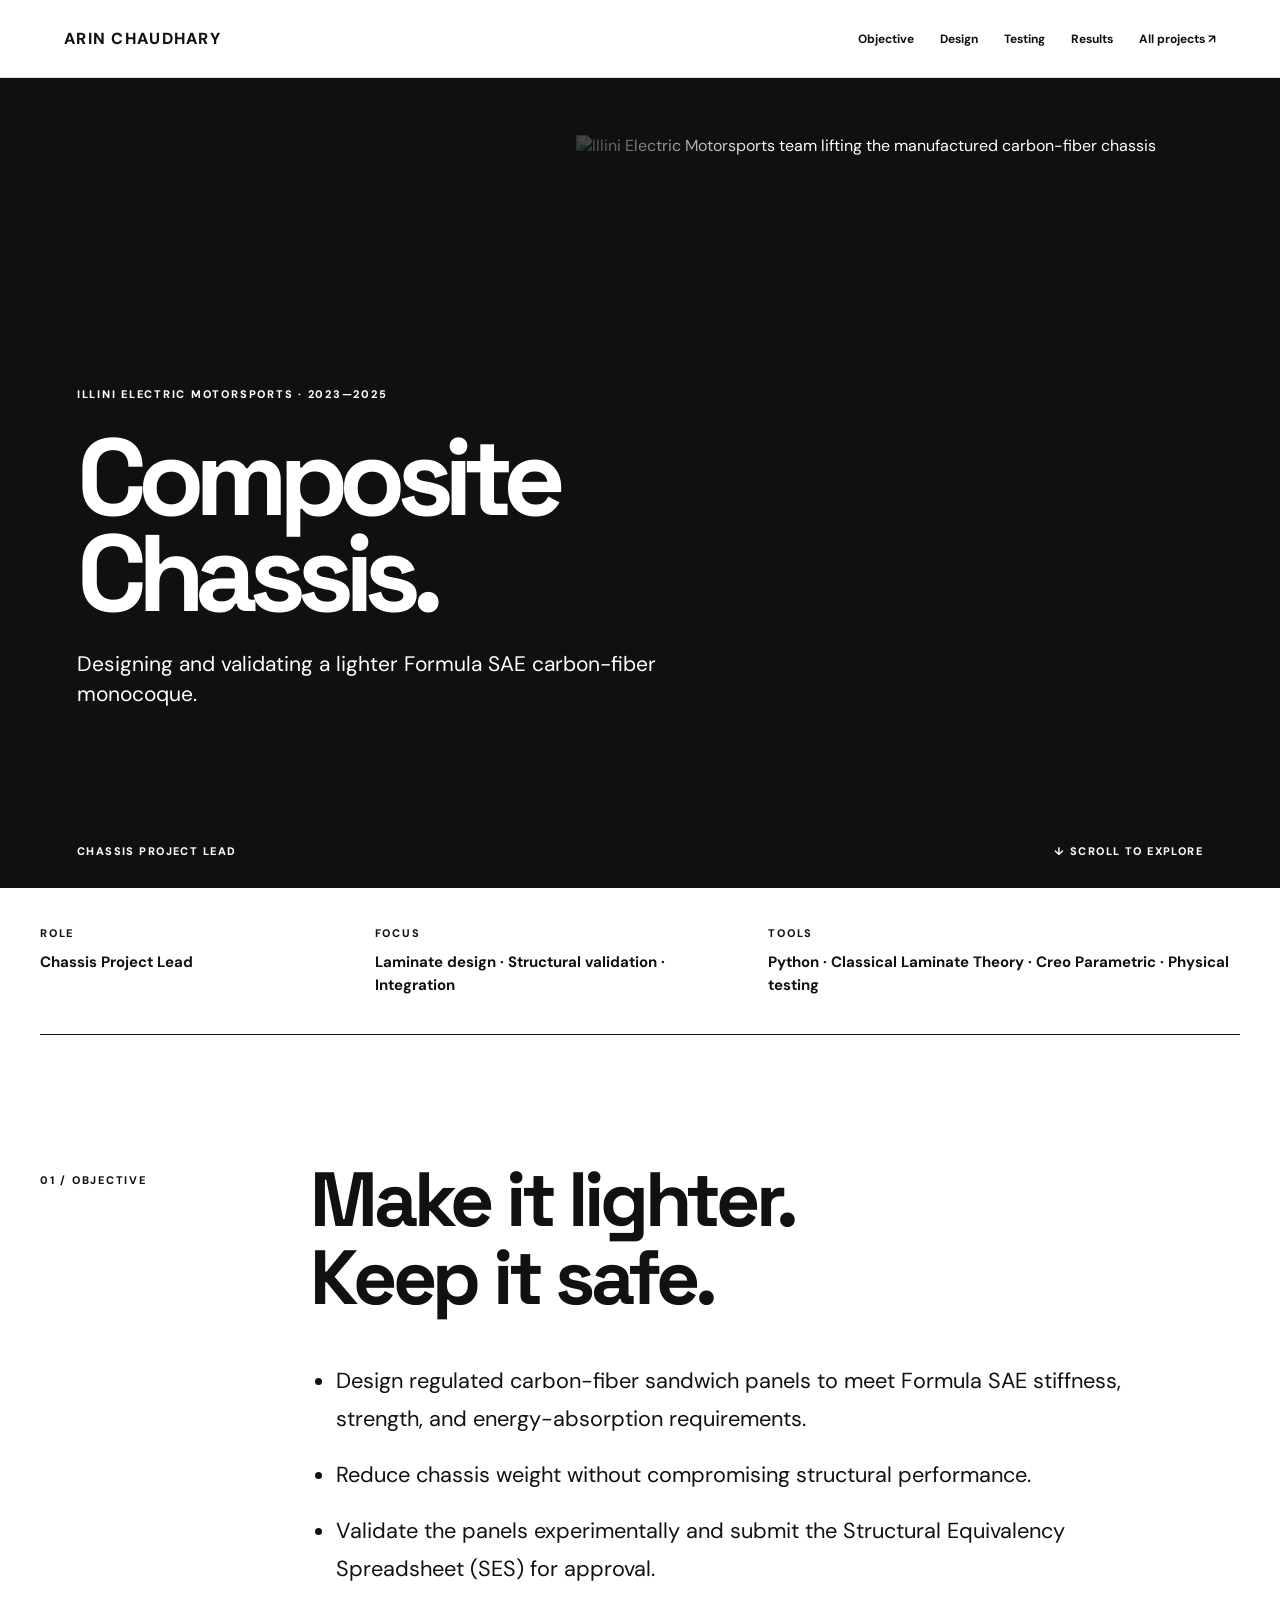
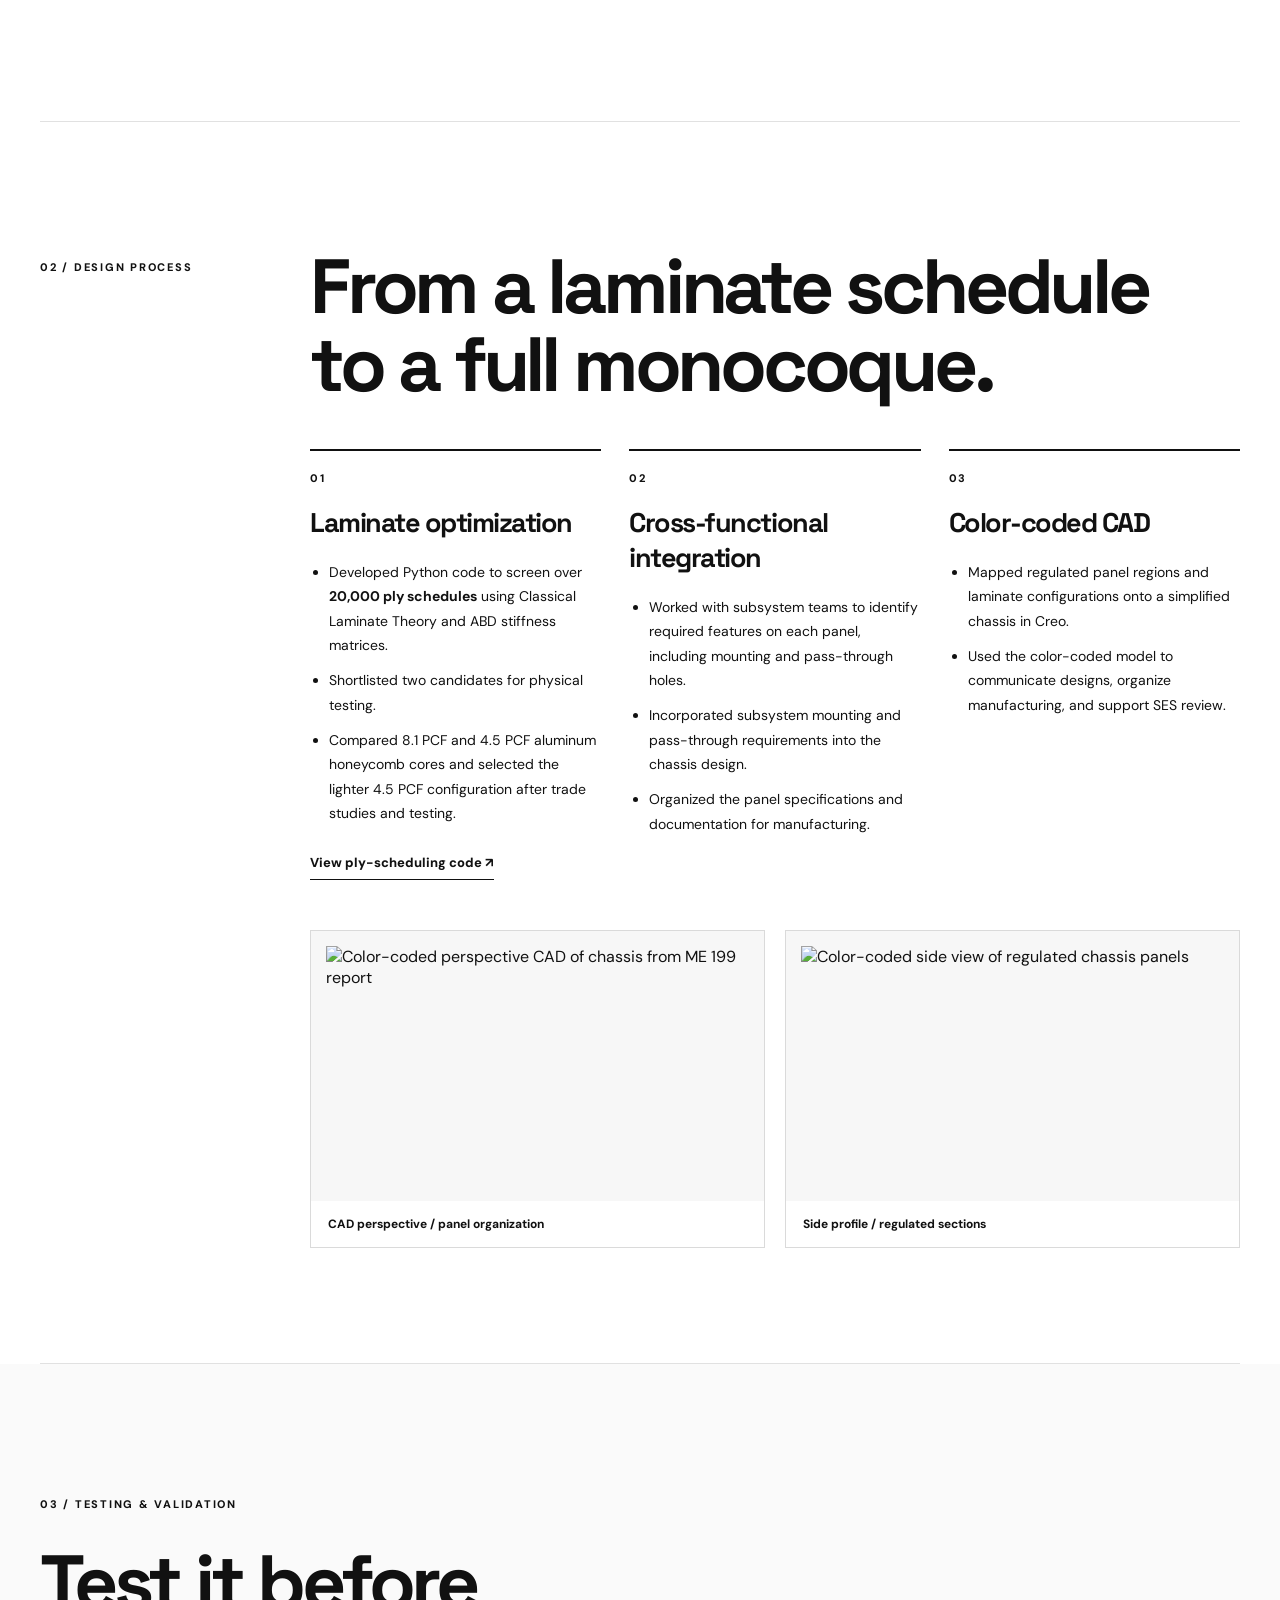
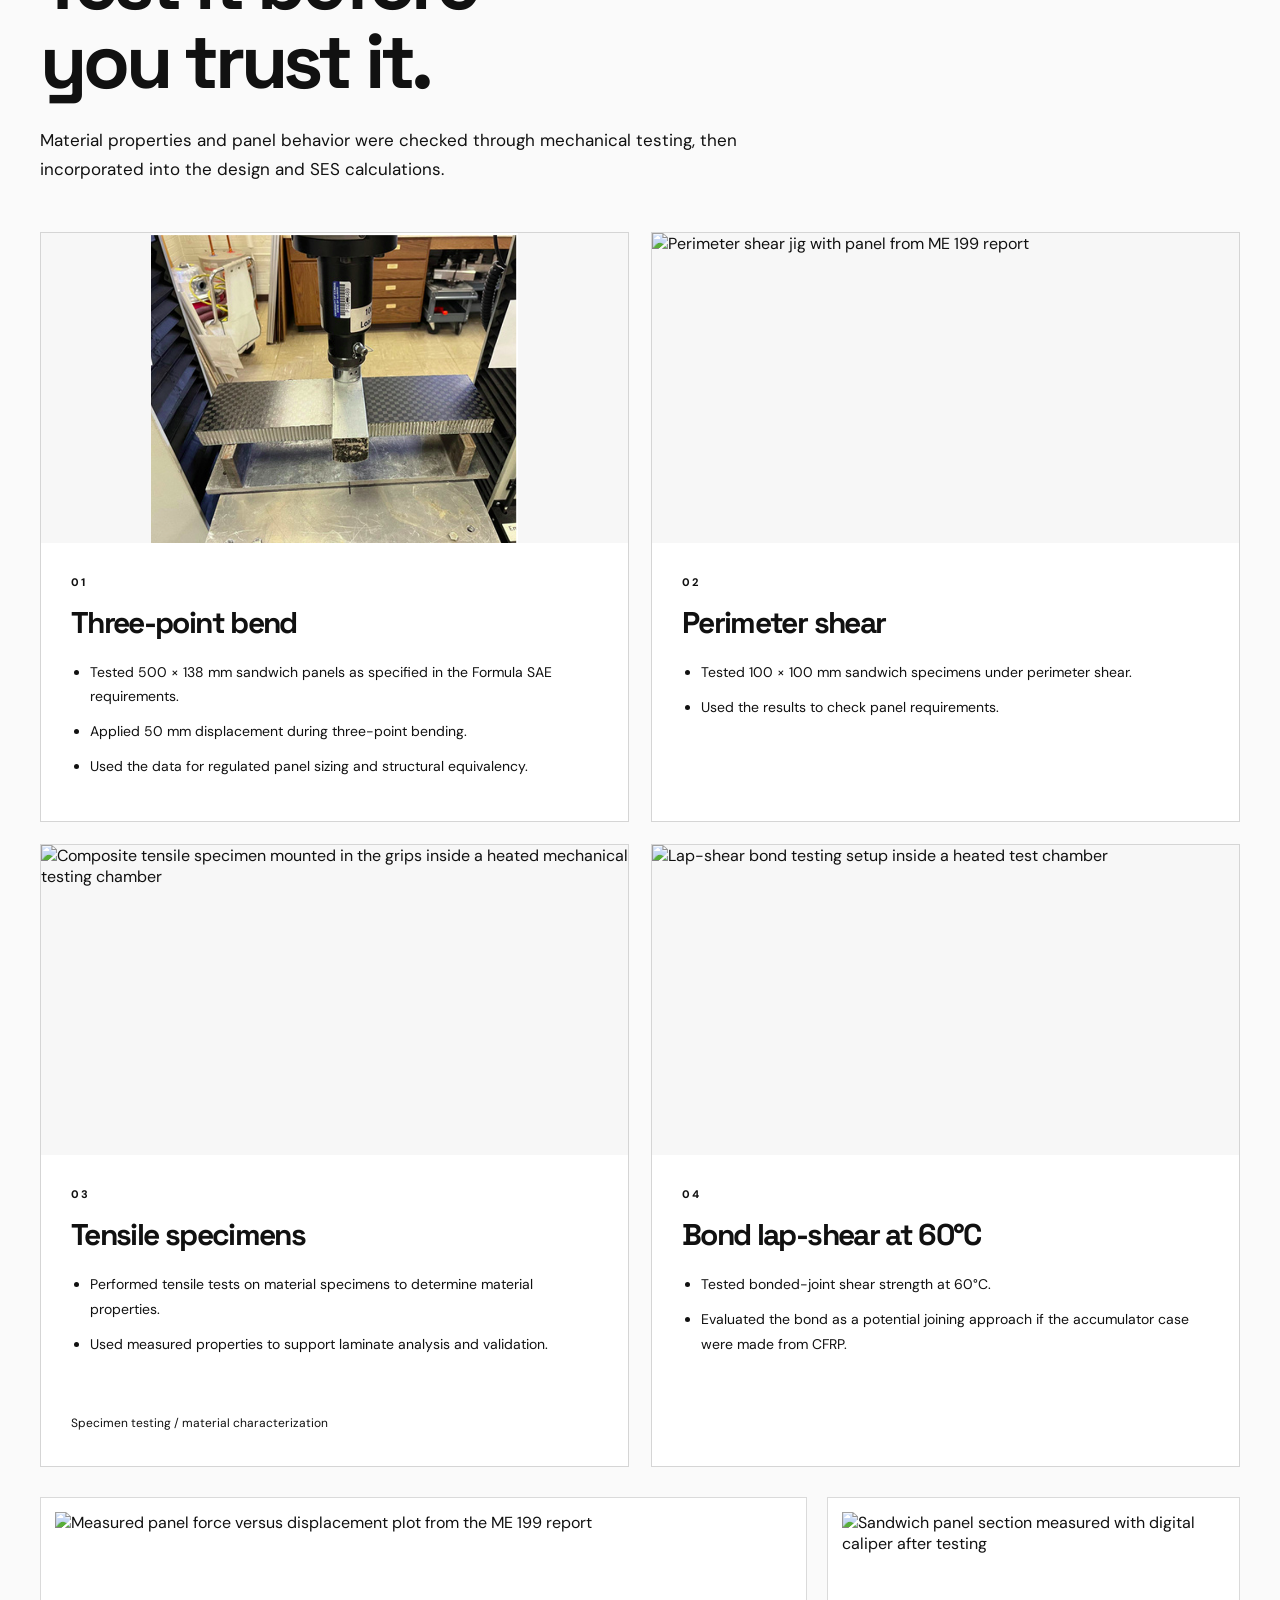
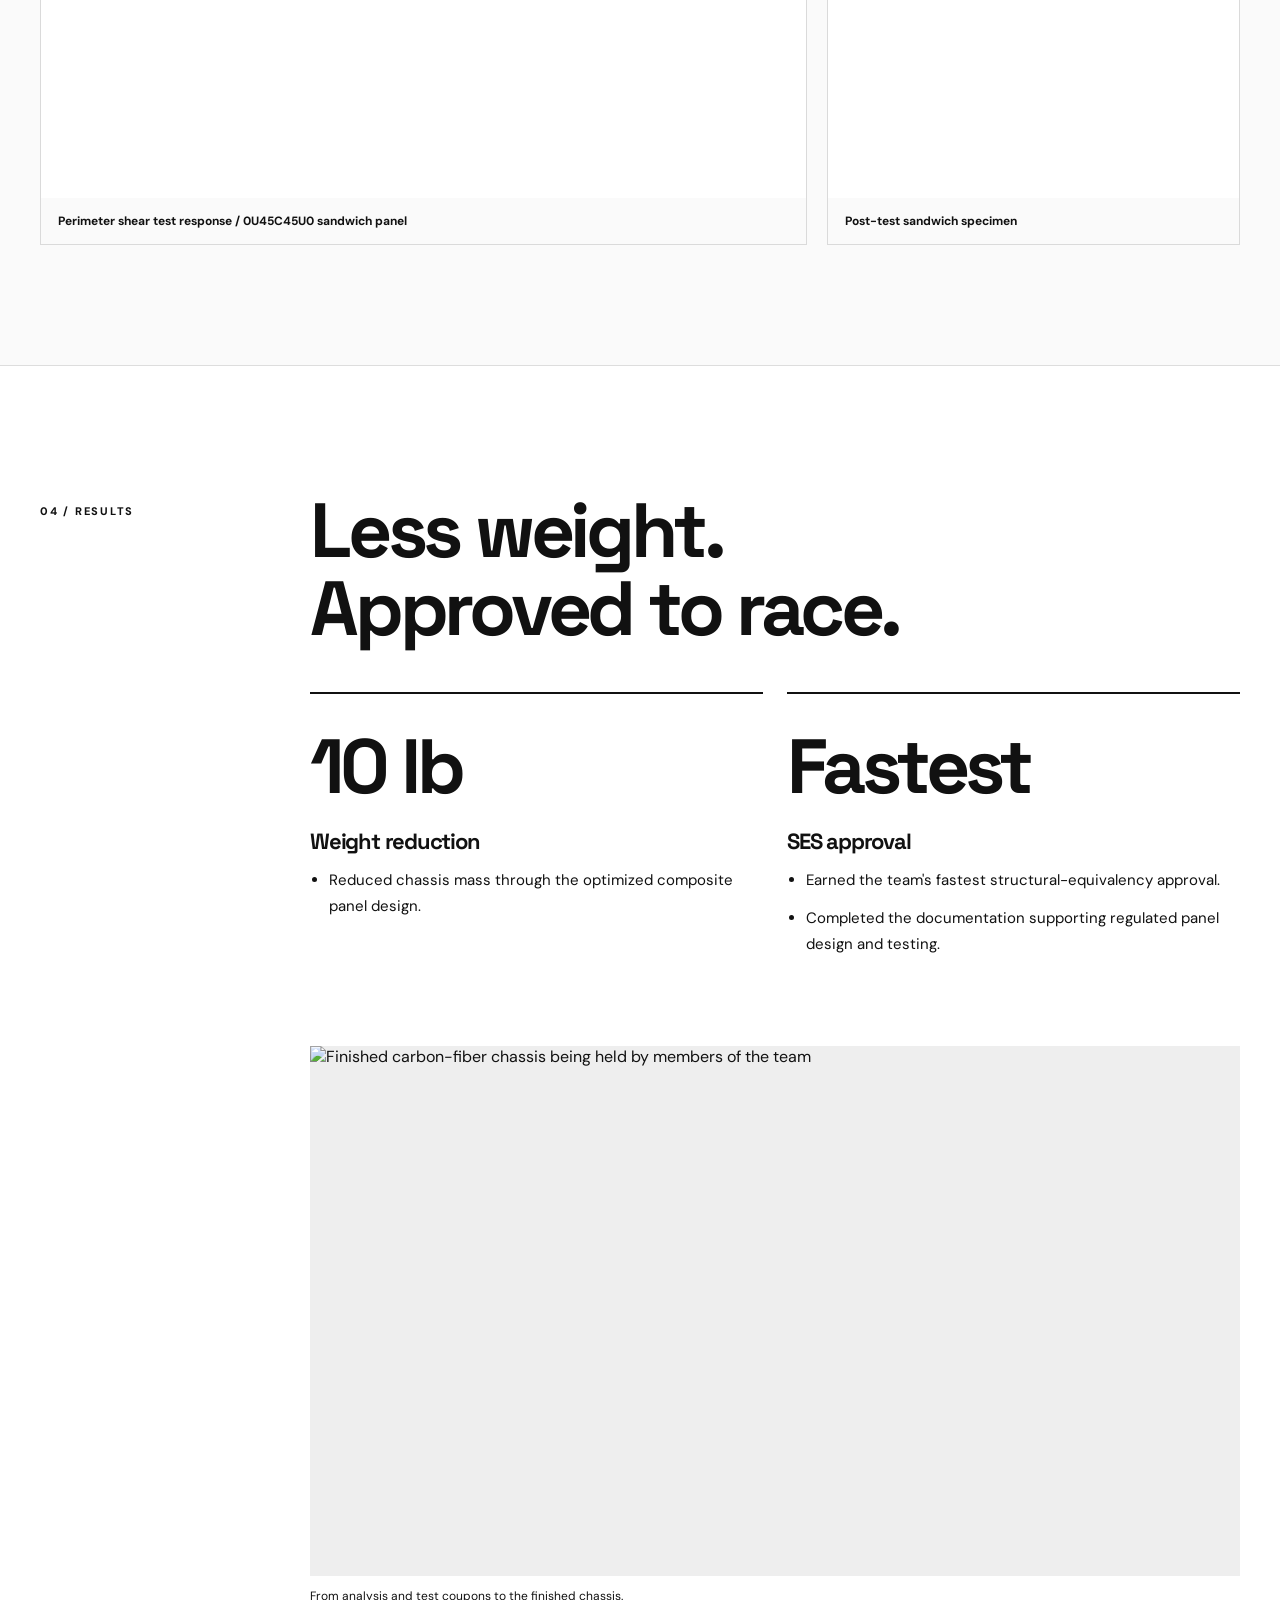
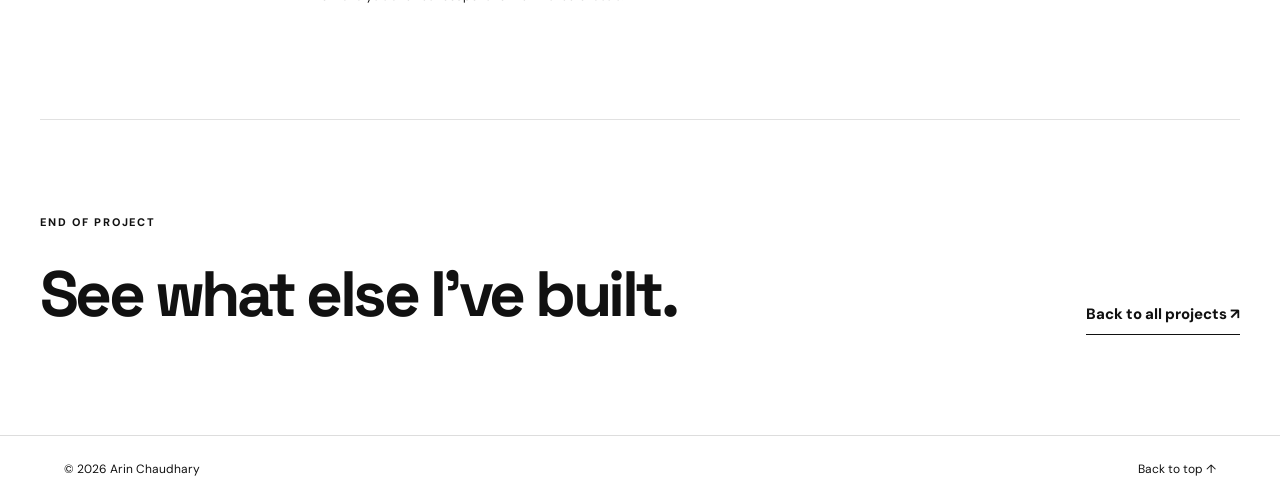
==== commit d5da3c70: "Redesign FSAE chassis page as approved four-part case study" ====
--- a/project-fsae.html
+++ b/project-fsae.html
@@ -1,34 +1,12 @@
-<!DOCTYPE html>
+<!doctype html>
+<html lang="en"><head><meta charset="utf-8"><meta name="viewport" content="width=device-width,initial-scale=1"><meta name="theme-color" content="#ffffff"><title>FSAE Chassis — Arin Chaudhary</title><link rel="preconnect" href="https://fonts.googleapis.com"><link rel="preconnect" href="https://fonts.gstatic.com" crossorigin><link href="https://fonts.googleapis.com/css2?family=DM+Sans:wght@400;500;600;700;800&family=Space+Grotesk:wght@400;500;600;700&display=swap" rel="stylesheet"><link rel="stylesheet" href="fsae-case.css"></head><body>
+<header class="top-nav"><a class="brand" href="index.html#projects">ARIN CHAUDHARY</a><nav><a href="#objective">Objective</a><a href="#design">Design</a><a href="#testing">Testing</a><a href="#results">Results</a><a href="index.html#projects">All projects ↗</a></nav></header>
+<main><section class="hero"><div class="hero-cover"><img src="assets/case-study/sharp-fsae-chassis-team.jpg" alt="Illini Electric Motorsports team lifting the manufactured carbon-fiber chassis"></div><div class="hero-fade"></div><div class="hero-content"><span class="kicker">ILLINI ELECTRIC MOTORSPORTS · 2023—2025</span><h1>Composite<br>Chassis.</h1><p>Designing and validating a lighter Formula SAE carbon-fiber monocoque.</p></div><span class="hero-bottom">CHASSIS PROJECT LEAD <span>↓ SCROLL TO EXPLORE</span></span></section>
+<div class="quick wrap"><div><span>ROLE</span><strong>Chassis Project Lead</strong></div><div><span>FOCUS</span><strong>Laminate design · Structural validation · Integration</strong></div><div><span>TOOLS</span><strong>Python · Classical Laminate Theory · Creo Parametric · Physical testing</strong></div></div>
+<section class="chapter wrap" id="objective"><div class="chapter-label">01 / OBJECTIVE</div><div class="chapter-main"><h2>Make it lighter.<br>Keep it safe.</h2><ul class="primary-list"><li>Design regulated carbon-fiber sandwich panels to meet Formula SAE stiffness, strength, and energy-absorption requirements.</li><li>Reduce chassis weight without compromising structural performance.</li><li>Validate the panels experimentally and submit the Structural Equivalency Spreadsheet (SES) for approval.</li></ul></div></section>
 
-<html lang="en">
-<head>
-<meta charset="utf-8"/>
-<meta content="width=device-width, initial-scale=1" name="viewport"/>
-<meta content="#fafaf8" name="theme-color"/>
-<title>FSAE Composite Chassis | Arin Chaudhary</title>
-<link href="https://fonts.googleapis.com" rel="preconnect"/>
-<link crossorigin="" href="https://fonts.gstatic.com" rel="preconnect"/>
-<link href="https://fonts.googleapis.com/css2?family=DM+Sans:wght@400;500;600;700&amp;family=Space+Grotesk:wght@400;500;600;700&amp;display=swap" rel="stylesheet"/>
-<link href="fsae.css" rel="stylesheet"/>
-</head>
-<body>
-<header class="site-header"><div class="header-inner"><a class="brand" href="index.html#about">ARIN CHAUDHARY<span>.</span></a><nav aria-label="Main navigation"><a href="index.html#about">About</a><a href="index.html#experience">Experience</a><a href="index.html#projects">Projects</a><a class="resume-link" download="" href="assets/Arin_Chaudhary_Resume.pdf">Resume ↗</a></nav></div></header>
-<main>
-<section class="intro wrap">
-<a class="back" href="index.html#projects">← Back to projects</a>
-<div class="intro-grid">
-<div><p class="eyebrow">01 / FEATURED PROJECT  ·  ILLINI ELECTRIC MOTORSPORTS</p><h1>Designing a lighter<br/><em>composite chassis.</em></h1><p class="lead">From thousands of possible laminate schedules to a race car chassis supported by analysis, testing, and structural equivalency documentation.</p></div>
-<div class="project-info"><div><span>ROLE</span><strong>Chassis Project Lead</strong></div><div><span>TIMELINE</span><strong>August 2023 – October 2025</strong></div><div><span>TOOLS &amp; METHODS</span><strong>Python, ANSYS ACP, Creo Parametric, Classical Laminate Theory, physical testing</strong></div></div>
-</div>
-</section>
-<section aria-label="Chassis CAD images" class="wide-visual wrap"><figure class="hero-image"><img alt="Perspective CAD view of the Formula SAE chassis, with color-coded structural panel regions" src="chassis-cad-perspective.png"/><figcaption>01 / Structural panel layout in CAD</figcaption></figure><figure class="secondary-image"><img alt="Side profile CAD view of the chassis showing the structural panel locations" src="chassis-cad-side.png"/><figcaption>02 / Side profile and panel locations</figcaption></figure></section>
-<section class="overview wrap"><p class="eyebrow">THE CHALLENGE</p><div class="two-col"><h2>Make it lighter.<br/>Keep it safe.</h2><div><p>The chassis needs to be lightweight without compromising structural performance or the safety requirements of Formula SAE. The SAE requires documentation on design and testing of regulated panel test samples.</p><p>As Chassis Project Lead, I worked on sizing the regulated composite panels, selecting the laminate schedules, validating their behavior via physical testing, and documenting the results for SAE structural equivalency approval.</p></div></div></section>
-<section aria-label="Key outcomes" class="numbers wrap"><div><strong>20,000+</strong><span>ply schedules evaluated</span></div><div><strong>2</strong><span>final laminate candidates selected for testing</span></div><div><strong>10 lb</strong><span>chassis weight reduction reported on my résumé</span></div></section>
-<section class="story wrap"><div class="chapter-heading"><p class="eyebrow">THE PROCESS / 01</p><h2>Turning laminate theory into a design tool.</h2></div><div class="story-grid"><div class="prose"><h3>What I did</h3><p>I built a Python program to iterate through more than <strong>20,000 composite ply schedules</strong>, then shortlisted two for physical testing based on panel stiffness and strength.</p><h3>How I approached it</h3><p>I evaluated the laminate behavior using <strong>fundamentals of solid mechanics and Classical Laminate Theory (CLT)</strong> and automated the ply schedule search. I also compared the layups to those used in past years, including any relevant data.</p><p>Using the test data and the Formula SAE <strong>Structural Equivalency Spreadsheet (SES)</strong>, I completed weight analysis and sized the regulated chassis panels with the spreadsheet provided and rule-based checks.</p></div><figure class="figure feature-figure"><img alt="Manufactured carbon fiber sandwich panel specimen with woven carbon fiber faces and a visible cellular core" loading="lazy" src="chassis-panel-sample.png"/><figcaption>03 / Manufactured composite sandwich test panel</figcaption></figure></div></section>
-<section class="validation wrap" aria-label="Physical testing"><div class="validation-copy"><p class="eyebrow">PHYSICAL VALIDATION</p><h2>Testing it in the real world.</h2><p>I performed <strong>three-point bending and perimeter shear tests</strong> on the shortlisted panels to obtain their load response to out of plane shear.</p></div><figure class="validation-image"><img alt="Carbon fiber sandwich test panel under a three-point bend loading fixture" loading="lazy" src="chassis-three-point-bend.png"/><figcaption>04 / Three-point bend test setup</figcaption></figure></section>
-<section class="story wrap"><div class="chapter-heading"><p class="eyebrow">THE PROCESS / 02</p><h2>From test coupons to the full chassis.</h2></div><div class="story-grid"><div class="prose"><h3>Manufacturing and integration</h3><p>The team manufactured sandwich panels using the <strong>T700 and T800 carbon fiber with an aluminum core</strong>.</p><p>I used <strong>Creo Parametric</strong> to model a simplified representation of the chassis, mapping different structural panel types, sizes, and layup schedules to their locations. This organization helped the judges understand the chassis and streamlined the manufacturing process.</p><h3>Regulatory documentation</h3><p>I documented panel sizing and test results in the <strong>SES</strong> and submitted it to SAE for review and feedback.</p></div><figure class="figure feature-figure"><img alt="CAD side profile with color-coded sections identifying different chassis panels" loading="lazy" src="chassis-cad-side.png"/><figcaption>05 / CAD model used to organize regulated chassis panel types</figcaption></figure></div></section>
-<section class="results wrap"><p class="eyebrow">THE OUTCOME</p><h2>Analysis is only useful when it holds up outside the computer.</h2><div class="result-grid"><div><span>01 / WEIGHT</span><h3>10 lb lighter</h3><p>Optimizing the chassis ply schedules contributed to a 10 lb weight reduction.</p></div><div><span>02 / APPROVAL</span><h3>Fastest SES approval</h3><p>Achieved the fastest structural equivalency approval in the team’s history.</p></div></div></section>
-<section class="next wrap"><div><p class="eyebrow">END OF PROJECT</p><h2>Thanks for reading.</h2><p>This is the chassis design and validation work I’m most excited to share. More projects are in the portfolio.</p></div><a class="button" href="index.html#projects">Explore other projects ↗</a></section>
-</main>
-<footer class="footer wrap"><span>© 2026 Arin Chaudhary</span><a href="index.html#about">Back to portfolio ↑</a></footer>
-</body></html>
+<section class="chapter wrap" id="design"><div class="chapter-label">02 / DESIGN PROCESS</div><div class="chapter-main"><h2>From a laminate schedule<br>to a full monocoque.</h2><div class="process-grid"><div class="process-item"><span class="count">01</span><h3>Laminate optimization</h3><ul><li>Developed Python code to screen over <strong>20,000 ply schedules</strong> using Classical Laminate Theory and ABD stiffness matrices.</li><li>Shortlisted two candidates for physical testing.</li><li>Compared 8.1 PCF and 4.5 PCF aluminum honeycomb cores and selected the lighter 4.5 PCF configuration after trade studies and testing.</li></ul><a class="source-link" href="https://github.com/ArinMech/Laminate-Analysis/blob/main/Ply_Scheduling.py" target="_blank" rel="noopener">View ply-scheduling code ↗</a></div><div class="process-item"><span class="count">02</span><h3>Cross-functional integration</h3><ul><li>Worked with subsystem teams to identify required features on each panel, including mounting and pass-through holes.</li><li>Incorporated subsystem mounting and pass-through requirements into the chassis design.</li><li>Organized the panel specifications and documentation for manufacturing.</li></ul></div><div class="process-item"><span class="count">03</span><h3>Color-coded CAD</h3><ul><li>Mapped regulated panel regions and laminate configurations onto a simplified chassis in Creo.</li><li>Used the color-coded model to communicate designs, organize manufacturing, and support SES review.</li></ul></div></div><div class="design-gallery"><figure><img src="assets/fsae-case/report-colored-cad.png" loading="lazy" alt="Color-coded perspective CAD of chassis from ME 199 report"><figcaption>CAD perspective / panel organization</figcaption></figure><figure><img src="assets/fsae-case/report-side-cad.png" loading="lazy" alt="Color-coded side view of regulated chassis panels"><figcaption>Side profile / regulated sections</figcaption></figure></div></div></section>
+<section class="testing-section" id="testing"><div class="wrap"><div class="chapter-label">03 / TESTING & VALIDATION</div><h2>Test it before<br>you trust it.</h2><p class="section-intro">Material properties and panel behavior were checked through mechanical testing, then incorporated into the design and SES calculations.</p><div class="test-grid"><article class="test-card"><figure><img src="chassis-three-point-bend.png" loading="lazy" alt="Composite sandwich panel in three-point bend fixture"></figure><div class="test-body"><span>01</span><h3>Three-point bend</h3><ul><li>Tested 500 × 138 mm sandwich panels as specified in the Formula SAE requirements.</li><li>Applied 50 mm displacement during three-point bending.</li><li>Used the data for regulated panel sizing and structural equivalency.</li></ul></div></article><article class="test-card"><figure><img src="assets/fsae-case/perimeter-shear-jig.jpg" loading="lazy" alt="Perimeter shear jig with panel from ME 199 report"></figure><div class="test-body"><span>02</span><h3>Perimeter shear</h3><ul><li>Tested 100 × 100 mm sandwich specimens under perimeter shear.</li><li>Used the results to check panel requirements.</li></ul></div></article><article class="test-card"><figure><img src="assets/fsae-case/tensile-test-specimen.jpg" loading="lazy" alt="Composite tensile specimen mounted in the grips inside a heated mechanical testing chamber"></figure><div class="test-body"><span>03</span><h3>Tensile specimens</h3><ul><li>Performed tensile tests on material specimens to determine material properties.</li><li>Used measured properties to support laminate analysis and validation.</li></ul><p class="test-note">Specimen testing / material characterization</p></div></article><article class="test-card"><figure><img src="assets/fsae-case/lap-shear-60c.jpg" loading="lazy" alt="Lap-shear bond testing setup inside a heated test chamber"></figure><div class="test-body"><span>04</span><h3>Bond lap-shear at 60°C</h3><ul><li>Tested bonded-joint shear strength at 60°C.</li><li>Evaluated the bond as a potential joining approach if the accumulator case were made from CFRP.</li></ul></div></article></div>
+<div class="test-evidence"><figure><img src="assets/fsae-case/panel-load-response.png" loading="lazy" alt="Measured panel force versus displacement plot from the ME 199 report"><figcaption>Perimeter shear test response / 0U45C45U0 sandwich panel</figcaption></figure><figure><img src="assets/fsae-case/post-test-panel.jpg" loading="lazy" alt="Sandwich panel section measured with digital caliper after testing"><figcaption>Post-test sandwich specimen</figcaption></figure></div></div></section>
+<section class="chapter wrap" id="results"><div class="chapter-label">04 / RESULTS</div><div class="chapter-main"><h2>Less weight.<br>Approved to race.</h2><div class="outcome-grid"><div><strong>10 lb</strong><h3>Weight reduction</h3><ul><li>Reduced chassis mass through the optimized composite panel design.</li></ul></div><div><strong>Fastest</strong><h3>SES approval</h3><ul><li>Earned the team's fastest structural-equivalency approval.</li><li>Completed the documentation supporting regulated panel design and testing.</li></ul></div></div><figure class="finish"><img src="assets/case-study/sharp-fsae-chassis-team.jpg" loading="lazy" alt="Finished carbon-fiber chassis being held by members of the team"><figcaption>From analysis and test coupons to the finished chassis.</figcaption></figure></div></section>
+<section class="more wrap"><div><span class="kicker">END OF PROJECT</span><h2>See what else I've built.</h2></div><a href="index.html#projects">Back to all projects ↗</a></section></main><footer><span>© 2026 Arin Chaudhary</span><a href="#top" onclick="window.scrollTo({top:0,behavior:'smooth'});return false">Back to top ↑</a></footer></body></html>
--- a/fsae-case.css
+++ b/fsae-case.css
@@ -0,0 +1,10 @@
+*{box-sizing:border-box}html{scroll-behavior:smooth}body{margin:0;background:#fff;color:#111;font-family:"DM Sans",Arial,sans-serif}a{text-decoration:none;color:inherit}img{display:block;max-width:100%}h1,h2,h3,p,figure{margin:0}h1,h2,h3{font-family:"Space Grotesk",Arial,sans-serif;letter-spacing:-.055em}ul{padding-left:1.2em;margin:0}li{margin-bottom:.75em;line-height:1.75}p{line-height:1.7}.wrap{width:min(1200px,calc(100% - 80px));margin-inline:auto}.top-nav{height:78px;position:relative;z-index:10;display:flex;justify-content:space-between;align-items:center;padding:0 clamp(24px,5vw,90px);background:#fff;border-bottom:1px solid #ddd}.brand{font-size:16px;letter-spacing:.08em;font-weight:800}.top-nav nav{display:flex;gap:26px;font-size:12px;font-weight:700}.top-nav nav a:hover{opacity:.5}.hero{height:min(810px,calc(100svh - 78px));min-height:550px;position:relative;background:#111;color:#fff;overflow:hidden}.hero-cover{position:absolute;inset:0}.hero-cover img{height:100%;width:100%;object-fit:cover;object-position:center 44%;filter:brightness(.83)}.hero-fade{position:absolute;inset:0;background:linear-gradient(90deg,rgba(0,0,0,.73),rgba(0,0,0,.03) 90%),linear-gradient(0deg,rgba(0,0,0,.5),transparent 45%)}.hero-content{position:absolute;left:max(6vw,42px);bottom:18%;max-width:820px}.kicker,.chapter-label,.quick span,.count{letter-spacing:.16em;font-size:11px;font-weight:800}.hero-content h1{font-size:clamp(80px,11vw,170px);line-height:.88;margin:27px 0;letter-spacing:-.085em}.hero-content p{font-size:clamp(16px,1.75vw,21px);max-width:590px;line-height:1.45}.hero-bottom{position:absolute;bottom:30px;left:max(6vw,42px);right:max(6vw,42px);font-size:11px;letter-spacing:.13em;display:flex;justify-content:space-between;font-weight:800}.quick{display:grid;grid-template-columns:1fr 1.2fr 1.6fr;gap:40px;border-bottom:1px solid #111;padding-top:38px;padding-bottom:38px}.quick span{display:block;margin-bottom:11px}.quick strong{font-size:15px;line-height:1.5}.chapter{display:grid;grid-template-columns:220px 1fr;gap:50px;padding-top:125px;padding-bottom:115px;border-bottom:1px solid #e1e1e1}.chapter-label{padding-top:13px}.chapter h2,.testing-section h2{font-size:clamp(47px,6vw,86px);line-height:1.02;margin-bottom:45px}.primary-list{font-size:clamp(17px,1.7vw,22px);max-width:840px}.primary-list li{margin-bottom:18px}.edge-image{position:relative;background:#f6f6f6;padding:70px max(6vw,30px);border-bottom:1px solid #ddd}.edge-image>img{height:min(62vw,550px);width:100%;object-fit:contain}.image-caption{display:flex;gap:30px;justify-content:space-between;margin-top:15px;font-size:13px;line-height:1.6}.image-caption span{max-width:440px}.process-grid{display:grid;grid-template-columns:repeat(3,minmax(0,1fr));gap:28px}.process-item{padding-top:20px;border-top:2px solid #111}.process-item .count{display:block;margin-bottom:20px}.process-item h3{font-size:27px;margin-bottom:20px}.process-item li{font-size:14px}.source-link{font-weight:800;display:inline-block;margin-top:18px;border-bottom:1px solid #111;padding-bottom:8px;font-size:13px}.design-gallery{display:grid;grid-template-columns:1fr 1fr;gap:20px;margin-top:50px}.design-gallery figure,.test-evidence figure{border:1px solid #dadada}.design-gallery img{height:270px;width:100%;object-fit:contain;padding:15px;background:#f7f7f7}.design-gallery figcaption,.test-evidence figcaption{padding:15px 17px;font-size:12px;font-weight:700}.testing-section{padding:120px 0;background:#fafafa;border-bottom:1px solid #ddd}.testing-section .chapter-label{margin-bottom:32px}.testing-section h2{margin-bottom:26px}.section-intro{max-width:720px;font-size:17px;margin-bottom:48px}.test-grid{display:grid;grid-template-columns:1fr 1fr;gap:22px}.test-card{background:#fff;border:1px solid #d5d5d5;min-width:0}.test-card figure{height:310px;overflow:hidden;background:#eee}.test-card img{width:100%;height:100%;object-fit:contain;background:#f7f7f7}.test-body{padding:27px 30px 32px}.test-body>span{font-size:11px;letter-spacing:.16em;font-weight:800}.test-body h3{font-size:30px;margin:12px 0 18px}.test-body li{font-size:14px}.test-card.text-only{background:#111;color:#fff;display:flex;align-items:center;min-height:400px}.test-note{font-size:12px;margin-top:36px;border-top:1px solid #ffffff77;padding-top:20px}.test-evidence{display:grid;grid-template-columns:1.3fr .7fr;gap:20px;margin-top:30px}.test-evidence img{height:300px;object-fit:contain;width:100%;padding:14px;background:#fff}.outcome-grid{display:grid;grid-template-columns:1fr 1fr;gap:24px}.outcome-grid>div{border-top:2px solid #111;padding:23px 0}.outcome-grid strong{font-family:"Space Grotesk";font-size:clamp(50px,6vw,90px);letter-spacing:-.06em}.outcome-grid h3{font-size:22px;margin:12px 0}.outcome-grid li{font-size:15px}.finish{margin-top:55px}.finish img{width:100%;height:530px;object-fit:contain;background:#eee}.finish figcaption{font-size:12px;margin-top:12px}.more{padding-top:90px;padding-bottom:100px;display:flex;align-items:end;justify-content:space-between;gap:20px}.more h2{font-size:clamp(36px,5vw,65px);margin-top:22px}.more>a{font-size:15px;font-weight:800;border-bottom:1px solid #111;padding-bottom:10px}footer{display:flex;justify-content:space-between;padding:25px clamp(25px,5vw,90px);border-top:1px solid #ddd;font-size:12px}@media(max-width:900px){.quick{grid-template-columns:1fr 1fr}.chapter{grid-template-columns:1fr;gap:18px;padding:85px 0}.process-grid{grid-template-columns:1fr}.test-card figure{height:260px}}@media(max-width:600px){.wrap{width:calc(100% - 38px)}.top-nav{height:65px;padding:0 20px}.brand{font-size:12px}.top-nav nav{gap:12px;font-size:10px}.top-nav nav a:nth-child(1),.top-nav nav a:nth-child(2){display:none}.hero{min-height:540px}.hero-cover img{object-position:50%}.hero-content{left:23px;bottom:18%}.hero-content h1{font-size:66px}.hero-content p{font-size:15px}.hero-bottom{left:23px;right:23px;font-size:9px}.quick{grid-template-columns:1fr;gap:20px}.chapter h2,.testing-section h2{font-size:45px}.design-gallery,.test-grid,.test-evidence,.outcome-grid{grid-template-columns:1fr}.test-card.text-only{min-height:290px}.edge-image{padding:30px 16px}.edge-image>img{height:350px}.image-caption{display:block}.image-caption span{display:block;margin-top:9px}.finish img{height:300px}.more{display:block}.more>a{display:inline-block;margin-top:30px}}
+/* Sharp original FSAE team photo, displayed at native proportions without blurring or full-bleed cropping */
+.hero{background:#101010;overflow:hidden}
+.hero-cover{left:45%;right:3%;top:7%;bottom:7%;position:absolute}
+.hero-cover img{width:100%;height:100%;object-fit:contain;object-position:center center;filter:none}
+.hero-fade{background:linear-gradient(90deg,#101010 0%,#101010 34%,rgba(16,16,16,.90) 43%,rgba(16,16,16,0) 61%);pointer-events:none}
+.hero-content{max-width:51%;bottom:22%}
+.hero-content h1{font-size:clamp(65px,8.5vw,135px)}
+@media(max-width:900px){.hero-cover{left:28%;right:0;top:8%;bottom:8%}.hero-content{max-width:68%}.hero-fade{background:linear-gradient(90deg,#101010 0%,rgba(16,16,16,.89) 35%,rgba(16,16,16,.2) 80%)}}
+@media(max-width:600px){.hero{height:750px;max-height:calc(100svh - 78px)}.hero-cover{inset:40px 0 170px 0}.hero-cover img{object-fit:contain}.hero-fade{background:linear-gradient(0deg,#101010 0%,rgba(16,16,16,.78) 35%,transparent 72%)}.hero-content{left:24px;right:24px;max-width:none;bottom:90px}.hero-content h1{font-size:clamp(58px,12vw,90px)}.hero-bottom{left:24px;right:24px;bottom:22px}}
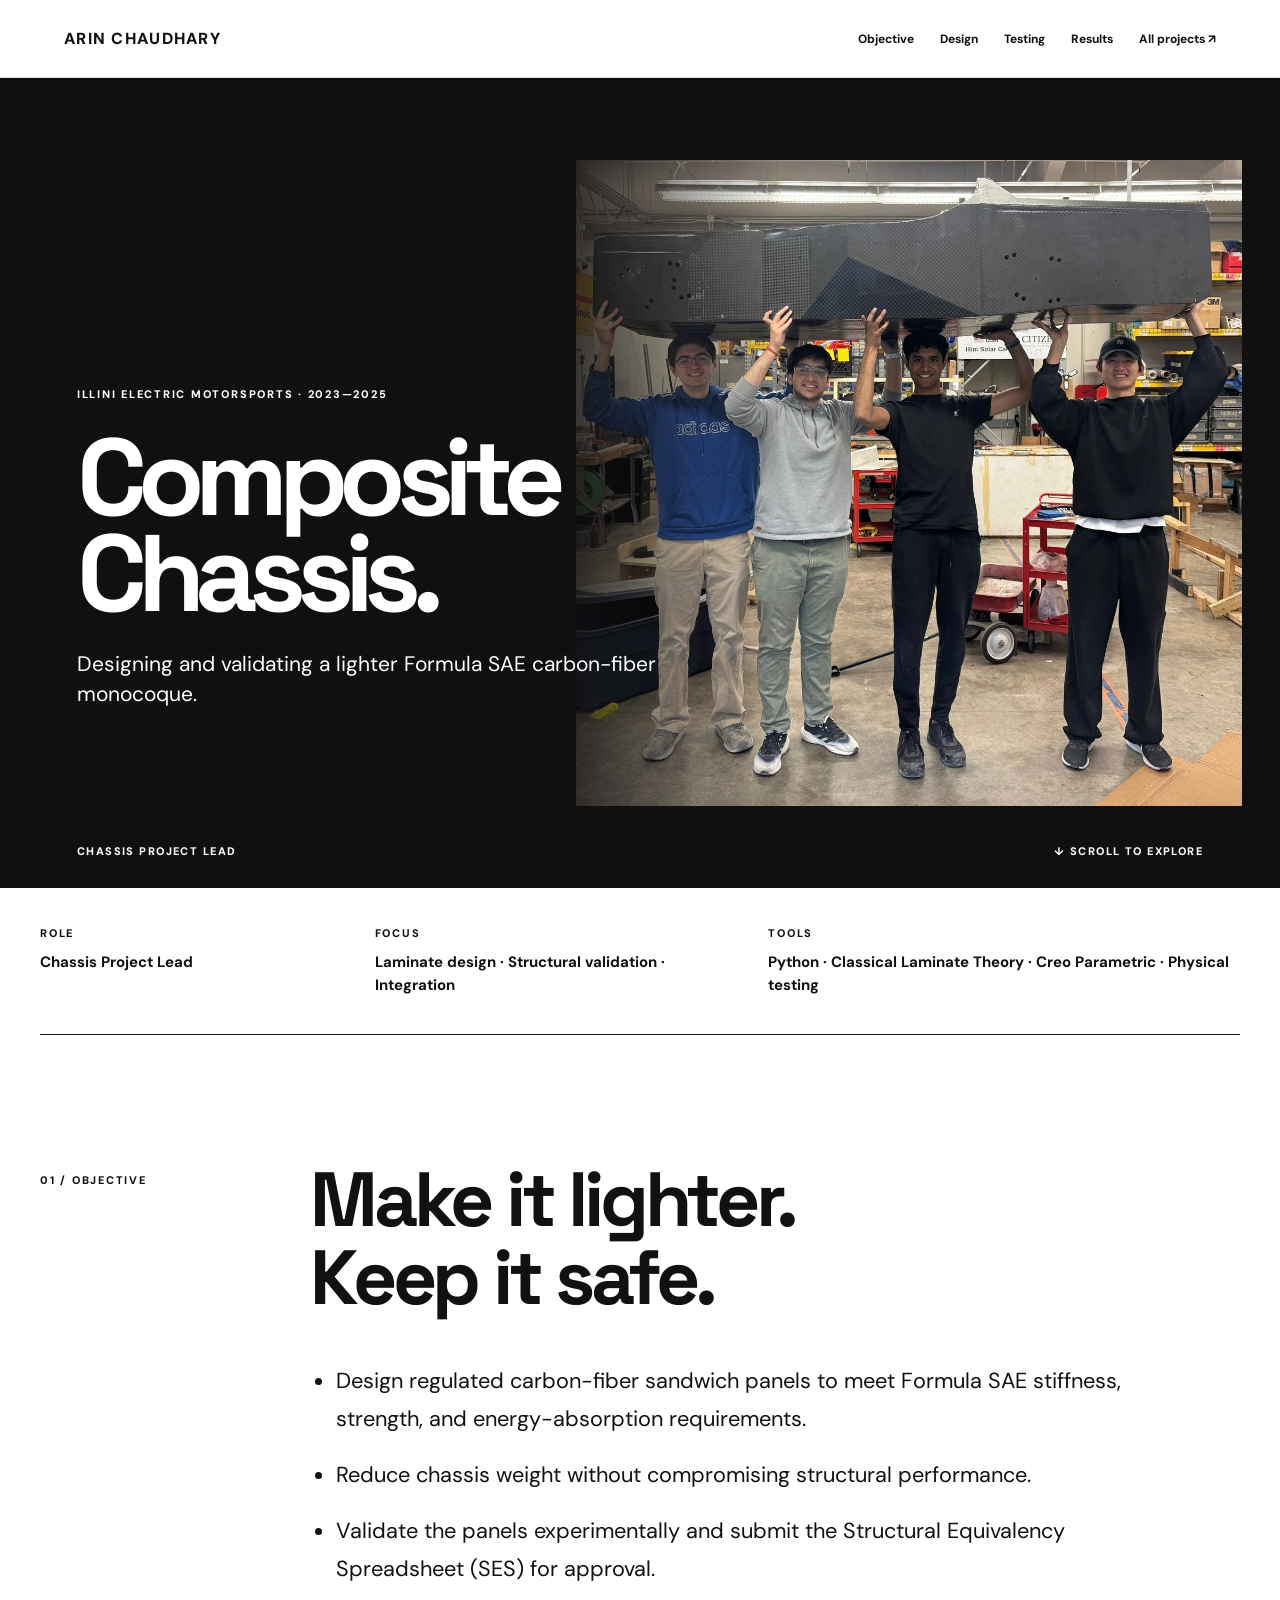
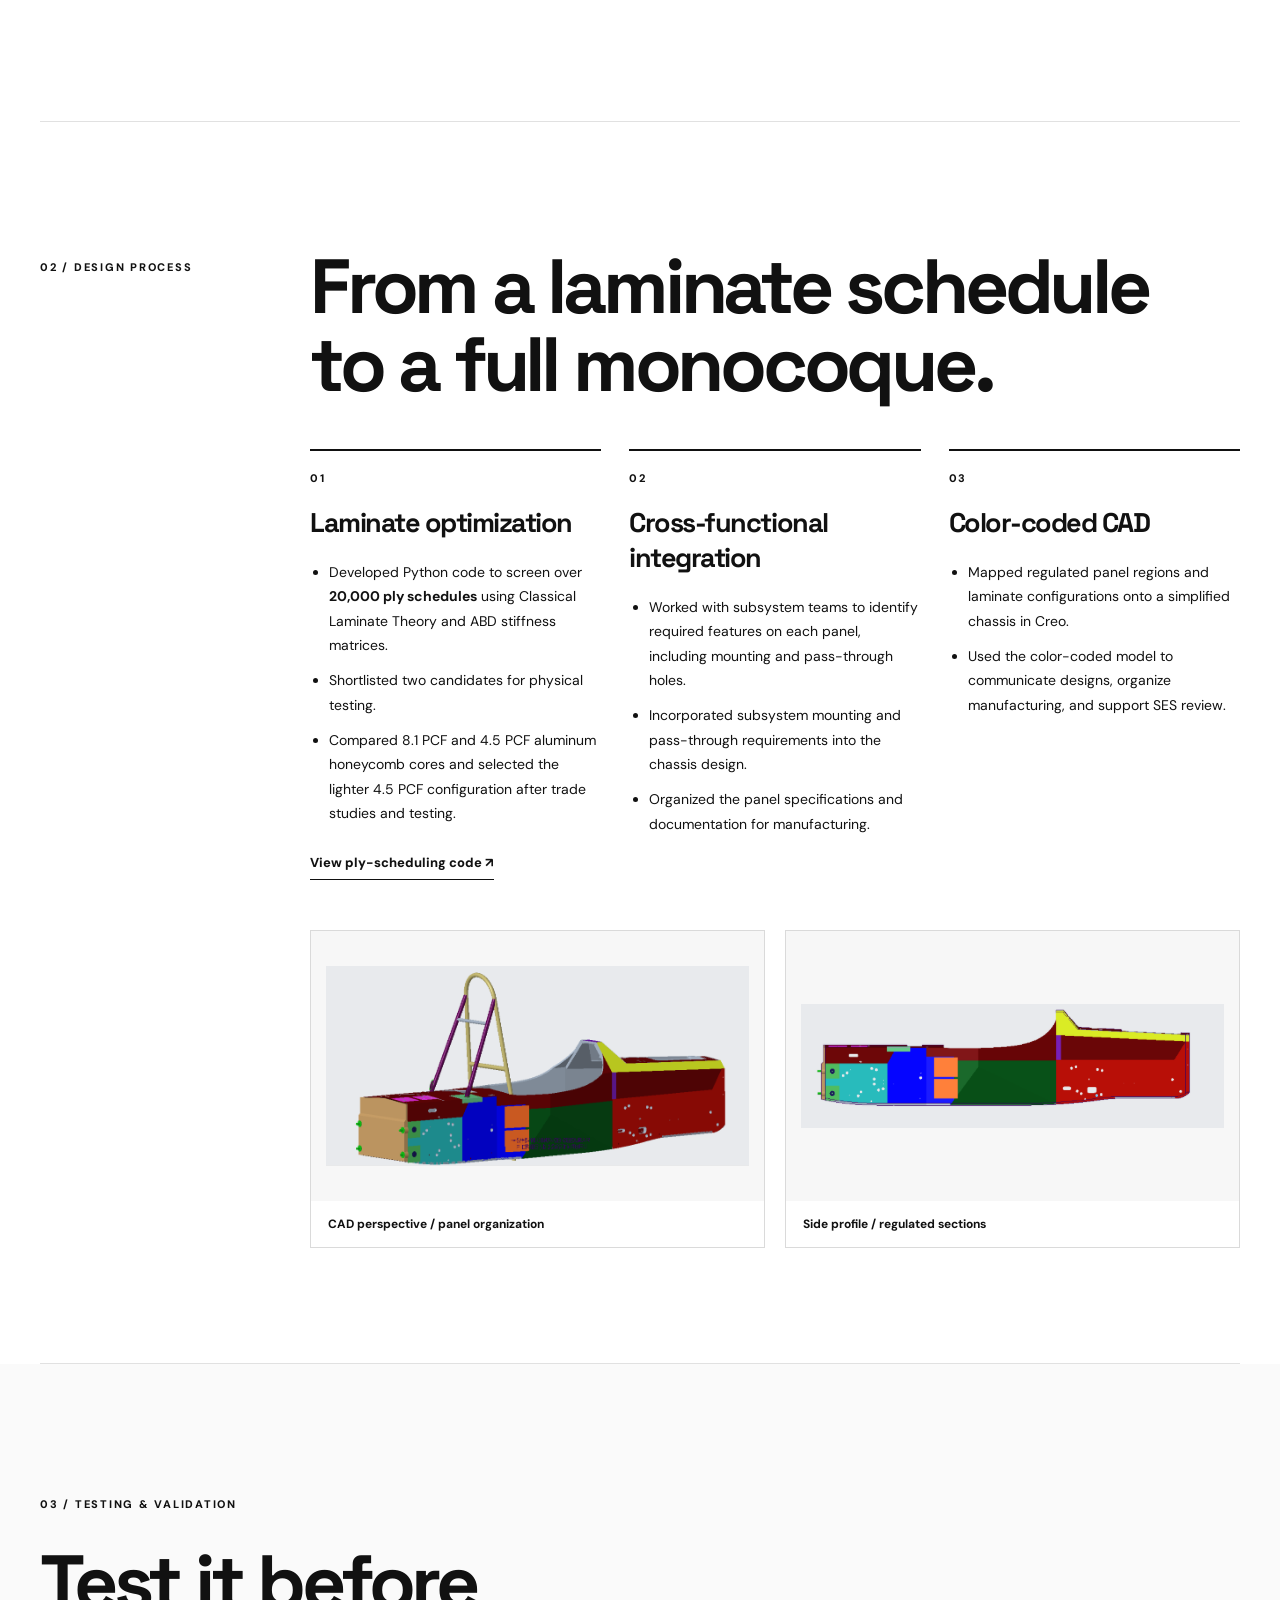
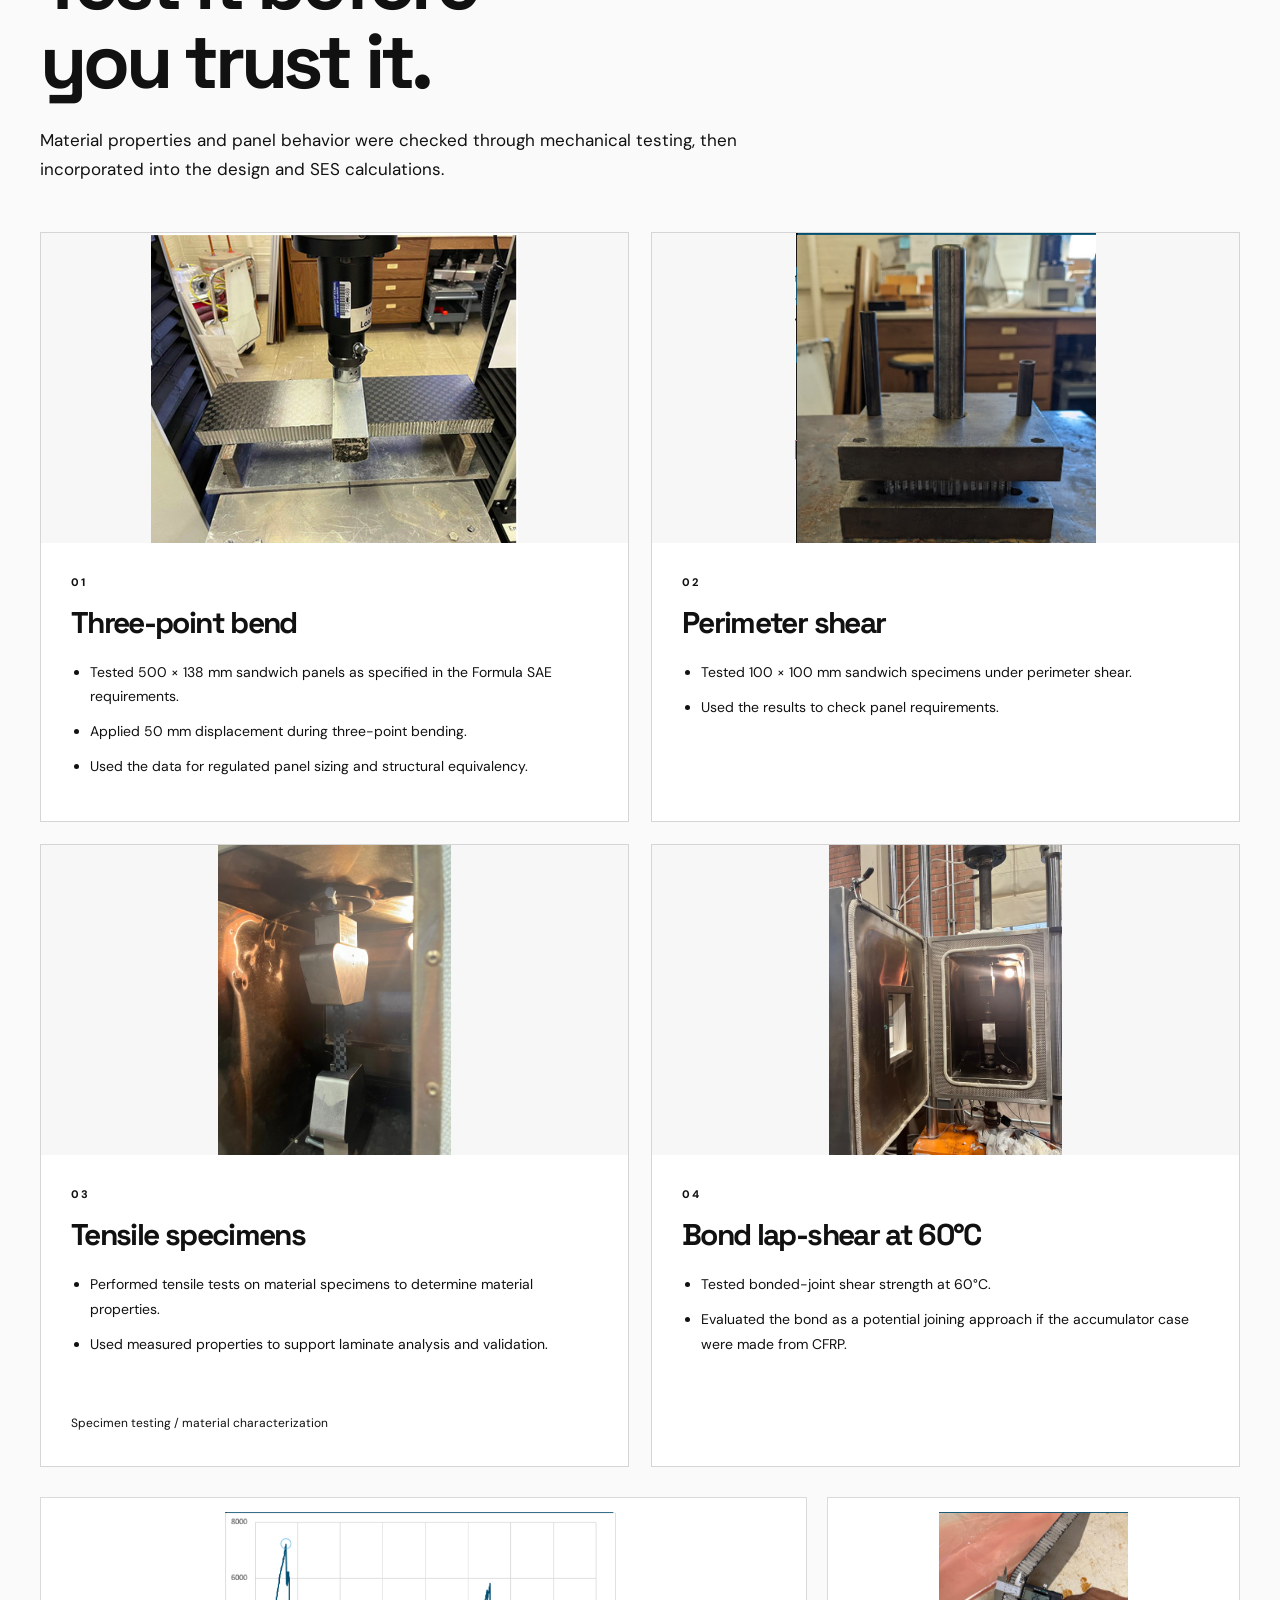
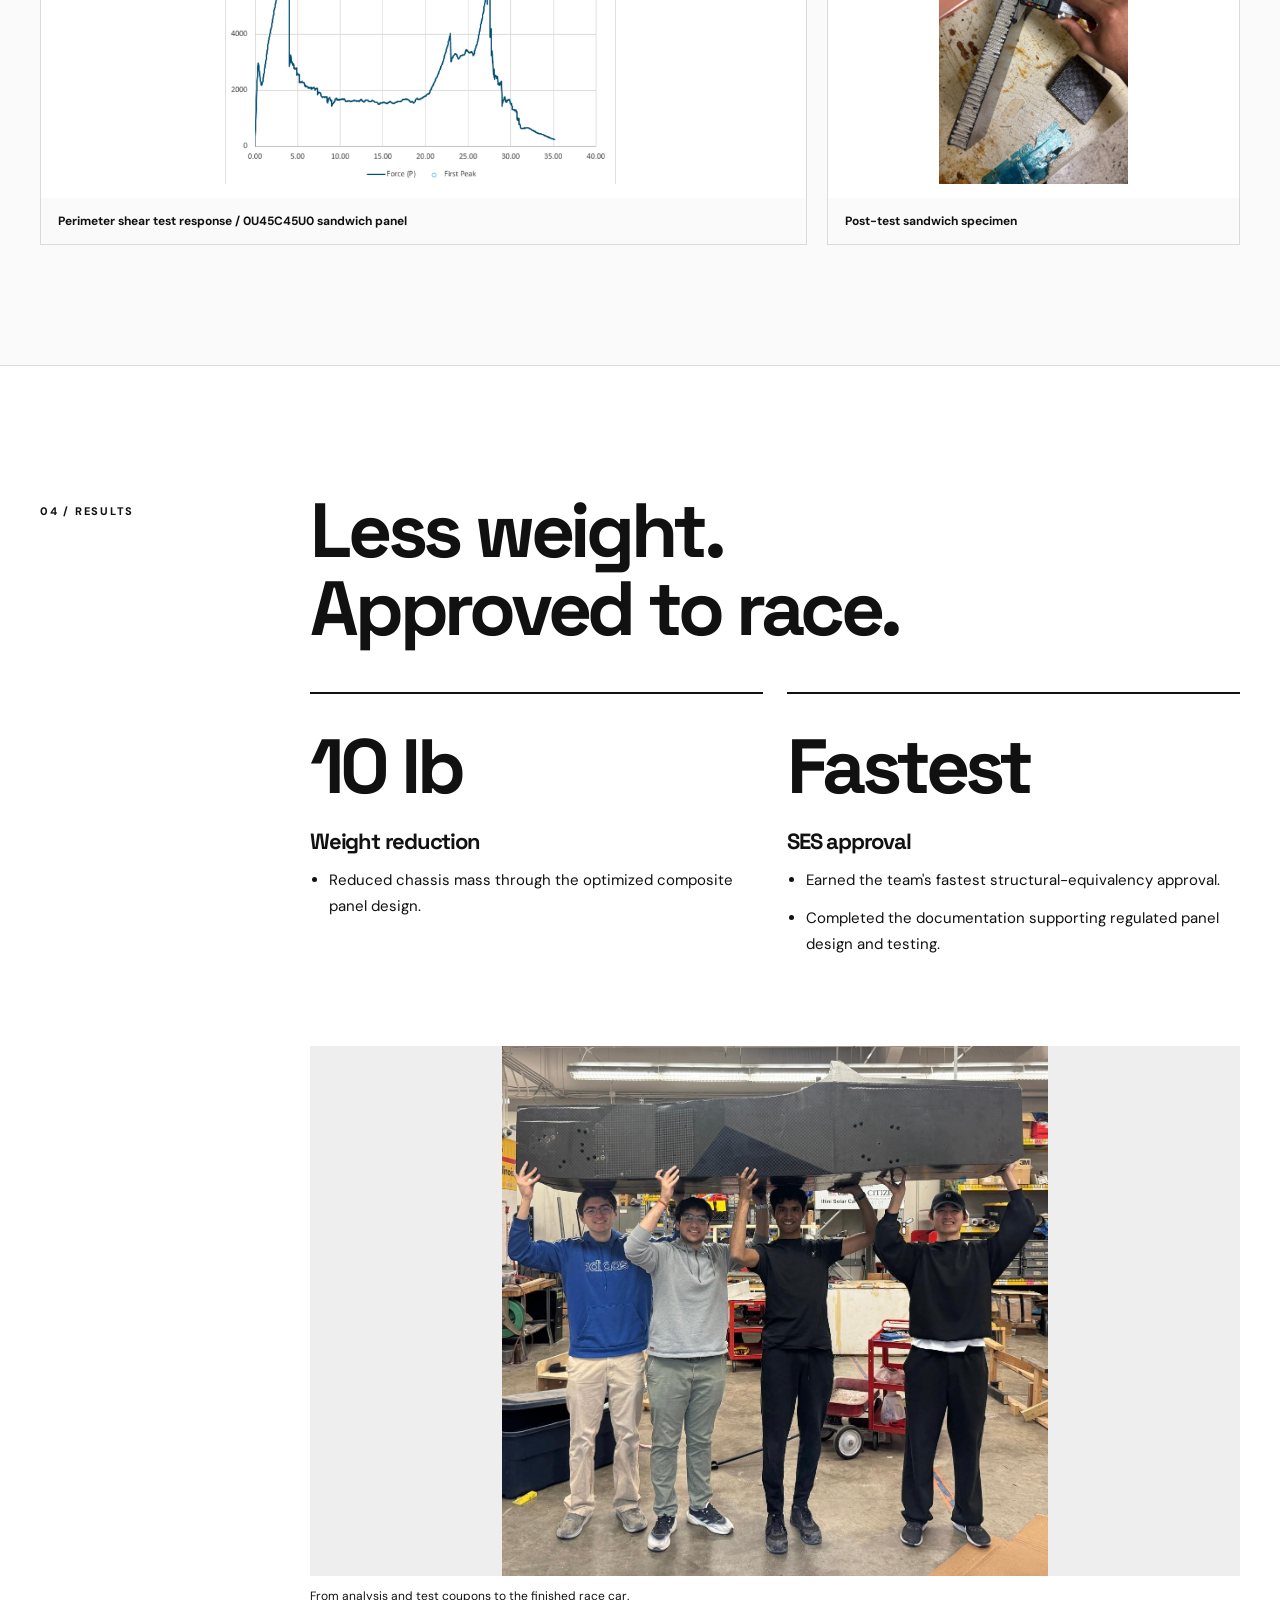
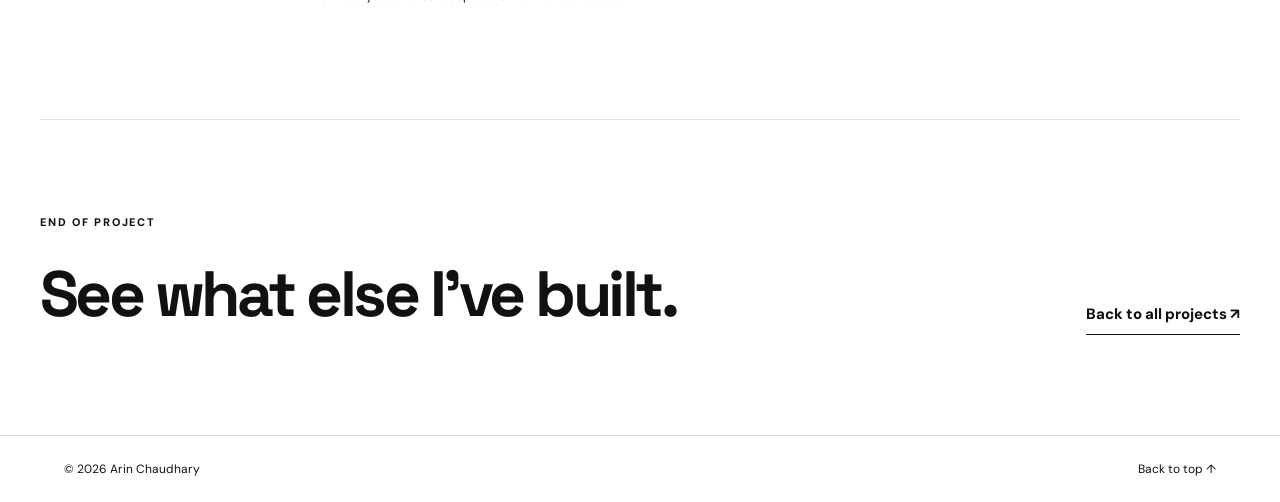
==== commit 22639fac: "Replace repeated FSAE results photo with completed race car, retaining fallback until media upload" ====
--- a/project-fsae.html
+++ b/project-fsae.html
@@ -8,5 +8,5 @@
 <section class="chapter wrap" id="design"><div class="chapter-label">02 / DESIGN PROCESS</div><div class="chapter-main"><h2>From a laminate schedule<br>to a full monocoque.</h2><div class="process-grid"><div class="process-item"><span class="count">01</span><h3>Laminate optimization</h3><ul><li>Developed Python code to screen over <strong>20,000 ply schedules</strong> using Classical Laminate Theory and ABD stiffness matrices.</li><li>Shortlisted two candidates for physical testing.</li><li>Compared 8.1 PCF and 4.5 PCF aluminum honeycomb cores and selected the lighter 4.5 PCF configuration after trade studies and testing.</li></ul><a class="source-link" href="https://github.com/ArinMech/Laminate-Analysis/blob/main/Ply_Scheduling.py" target="_blank" rel="noopener">View ply-scheduling code ↗</a></div><div class="process-item"><span class="count">02</span><h3>Cross-functional integration</h3><ul><li>Worked with subsystem teams to identify required features on each panel, including mounting and pass-through holes.</li><li>Incorporated subsystem mounting and pass-through requirements into the chassis design.</li><li>Organized the panel specifications and documentation for manufacturing.</li></ul></div><div class="process-item"><span class="count">03</span><h3>Color-coded CAD</h3><ul><li>Mapped regulated panel regions and laminate configurations onto a simplified chassis in Creo.</li><li>Used the color-coded model to communicate designs, organize manufacturing, and support SES review.</li></ul></div></div><div class="design-gallery"><figure><img src="assets/fsae-case/report-colored-cad.png" loading="lazy" alt="Color-coded perspective CAD of chassis from ME 199 report"><figcaption>CAD perspective / panel organization</figcaption></figure><figure><img src="assets/fsae-case/report-side-cad.png" loading="lazy" alt="Color-coded side view of regulated chassis panels"><figcaption>Side profile / regulated sections</figcaption></figure></div></div></section>
 <section class="testing-section" id="testing"><div class="wrap"><div class="chapter-label">03 / TESTING & VALIDATION</div><h2>Test it before<br>you trust it.</h2><p class="section-intro">Material properties and panel behavior were checked through mechanical testing, then incorporated into the design and SES calculations.</p><div class="test-grid"><article class="test-card"><figure><img src="chassis-three-point-bend.png" loading="lazy" alt="Composite sandwich panel in three-point bend fixture"></figure><div class="test-body"><span>01</span><h3>Three-point bend</h3><ul><li>Tested 500 × 138 mm sandwich panels as specified in the Formula SAE requirements.</li><li>Applied 50 mm displacement during three-point bending.</li><li>Used the data for regulated panel sizing and structural equivalency.</li></ul></div></article><article class="test-card"><figure><img src="assets/fsae-case/perimeter-shear-jig.jpg" loading="lazy" alt="Perimeter shear jig with panel from ME 199 report"></figure><div class="test-body"><span>02</span><h3>Perimeter shear</h3><ul><li>Tested 100 × 100 mm sandwich specimens under perimeter shear.</li><li>Used the results to check panel requirements.</li></ul></div></article><article class="test-card"><figure><img src="assets/fsae-case/tensile-test-specimen.jpg" loading="lazy" alt="Composite tensile specimen mounted in the grips inside a heated mechanical testing chamber"></figure><div class="test-body"><span>03</span><h3>Tensile specimens</h3><ul><li>Performed tensile tests on material specimens to determine material properties.</li><li>Used measured properties to support laminate analysis and validation.</li></ul><p class="test-note">Specimen testing / material characterization</p></div></article><article class="test-card"><figure><img src="assets/fsae-case/lap-shear-60c.jpg" loading="lazy" alt="Lap-shear bond testing setup inside a heated test chamber"></figure><div class="test-body"><span>04</span><h3>Bond lap-shear at 60°C</h3><ul><li>Tested bonded-joint shear strength at 60°C.</li><li>Evaluated the bond as a potential joining approach if the accumulator case were made from CFRP.</li></ul></div></article></div>
 <div class="test-evidence"><figure><img src="assets/fsae-case/panel-load-response.png" loading="lazy" alt="Measured panel force versus displacement plot from the ME 199 report"><figcaption>Perimeter shear test response / 0U45C45U0 sandwich panel</figcaption></figure><figure><img src="assets/fsae-case/post-test-panel.jpg" loading="lazy" alt="Sandwich panel section measured with digital caliper after testing"><figcaption>Post-test sandwich specimen</figcaption></figure></div></div></section>
-<section class="chapter wrap" id="results"><div class="chapter-label">04 / RESULTS</div><div class="chapter-main"><h2>Less weight.<br>Approved to race.</h2><div class="outcome-grid"><div><strong>10 lb</strong><h3>Weight reduction</h3><ul><li>Reduced chassis mass through the optimized composite panel design.</li></ul></div><div><strong>Fastest</strong><h3>SES approval</h3><ul><li>Earned the team's fastest structural-equivalency approval.</li><li>Completed the documentation supporting regulated panel design and testing.</li></ul></div></div><figure class="finish"><img src="assets/case-study/sharp-fsae-chassis-team.jpg" loading="lazy" alt="Finished carbon-fiber chassis being held by members of the team"><figcaption>From analysis and test coupons to the finished chassis.</figcaption></figure></div></section>
+<section class="chapter wrap" id="results"><div class="chapter-label">04 / RESULTS</div><div class="chapter-main"><h2>Less weight.<br>Approved to race.</h2><div class="outcome-grid"><div><strong>10 lb</strong><h3>Weight reduction</h3><ul><li>Reduced chassis mass through the optimized composite panel design.</li></ul></div><div><strong>Fastest</strong><h3>SES approval</h3><ul><li>Earned the team's fastest structural-equivalency approval.</li><li>Completed the documentation supporting regulated panel design and testing.</li></ul></div></div><figure class="finish"><img src="assets/fsae-case/final-racecar.jpg" loading="lazy" alt="Completed Illini Electric Motorsports Formula SAE car at competition" onerror="this.onerror=null;this.src='assets/case-study/sharp-fsae-chassis-team.jpg'"><figcaption>From analysis and test coupons to the finished race car.</figcaption></figure></div></section>
 <section class="more wrap"><div><span class="kicker">END OF PROJECT</span><h2>See what else I've built.</h2></div><a href="index.html#projects">Back to all projects ↗</a></section></main><footer><span>© 2026 Arin Chaudhary</span><a href="#top" onclick="window.scrollTo({top:0,behavior:'smooth'});return false">Back to top ↑</a></footer></body></html>
